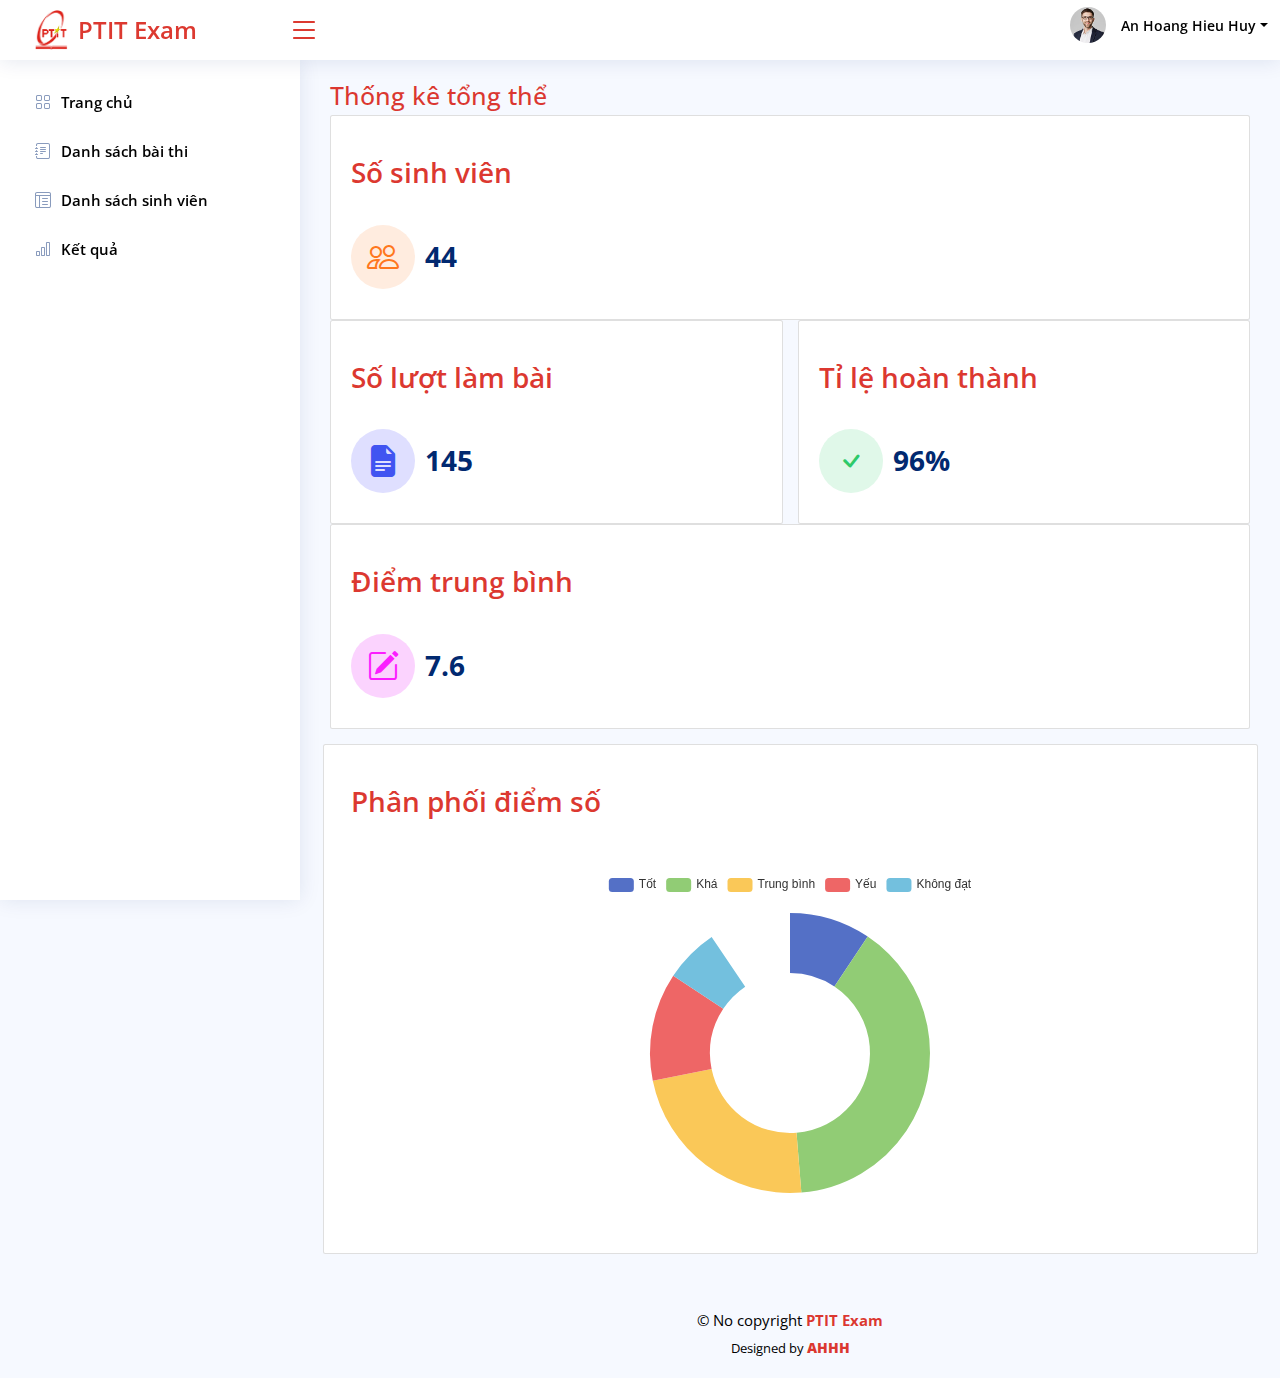
==== admin-dashboard.html @ e808e6f3 "'add admin-dashboard'" ====
<!DOCTYPE html>
<html lang="en">

<head>
    <meta charset="utf-8" />
    <meta content="width=device-width, initial-scale=1.0" name="viewport" />

    <title>PTIT Exam - Home page</title>
    <meta content="" name="description" />
    <meta content="" name="keywords" />

    <!-- Favicons -->
    <link href="assets/img/favicon.png" rel="icon" />
    <link href="assets/img/apple-touch-icon.png" rel="apple-touch-icon" />

    <!-- Google Fonts -->
    <link href="https://fonts.gstatic.com" rel="preconnect" />
    <link
        href="https://fonts.googleapis.com/css?family=Open+Sans:300,300i,400,400i,600,600i,700,700i|Nunito:300,300i,400,400i,600,600i,700,700i|Poppins:300,300i,400,400i,500,500i,600,600i,700,700i"
        rel="stylesheet" />

    <!-- Vendor CSS Files -->
    <link rel="stylesheet" href="assets/css/bootstrap.min.css" />
    <link rel="stylesheet" type="text/css" href="https://cdn.datatables.net/2.0.1/css/dataTables.dataTables.min.css" />
    <link href="assets/vendor/bootstrap-icons/bootstrap-icons.css" rel="stylesheet" />
    <link rel="stylesheet" href="assets/css/style.css" />
    <link href="assets/css/admin-dashboard.css" rel="stylesheet" />
</head>

<body>
    <header id="header" class="header fixed-top d-flex align-items-center">
        <div class="logo_ptit">
            <a href="index.html">
                <img src="assets/img/logo.png" alt="" />
                <span>PTIT Exam</span>
            </a>
            <i class="bi bi-list toggle-sidebar-btn"></i>
        </div>
        <nav class="header-nav ms-auto">
            <ul class="d-flex align-items-center">
                <li class="nav-item dropdown pe-3">
                    <a class="nav-link nav-profile d-flex align-items-center pe-0" href="#" data-bs-toggle="dropdown">
                        <img src="assets/img/profile-img.jpg" alt="Profile" class="rounded-circle" />
                        <span class="d-none d-md-block dropdown-toggle ps-2">An Hoang Hieu Huy</span>
                    </a>

                    <ul class="dropdown-menu dropdown-menu-end dropdown-menu-arrow profile">
                        <li class="dropdown-header">
                            <h>An Hoang Hieu Huy</h>
                        </li>
                        <li>
                            <hr class="dropdown-divider" />
                        </li>

                        <li>
                            <a class="dropdown-item d-flex align-items-center" href="users-profile.html">
                                <i class="bi bi-person"></i>
                                <span>My Profile</span>
                            </a>
                        </li>
                        <li>
                            <hr class="dropdown-divider" />
                        </li>

                        <li>
                            <a class="dropdown-item d-flex align-items-center" href="users-profile.html">
                                <i class="bi bi-gear"></i>
                                <span>Account Settings</span>
                            </a>
                        </li>
                        <li>
                            <hr class="dropdown-divider" />
                        </li>
                        <li>
                            <hr class="dropdown-divider" />
                        </li>

                        <li>
                            <a class="dropdown-item d-flex align-items-center" href="#">
                                <i class="bi bi-box-arrow-right"></i>
                                <span>Sign Out</span>
                            </a>
                        </li>
                    </ul>
                </li>
            </ul>
        </nav>
    </header>
    <aside id="sidebar" class="sidebar">
        <ul class="sidebar-nav" id="sidebar-nav">
            <li class="nav-item">
                <a class="nav-link" href="index.html" title="index">
                    <i class="bi bi-grid"></i>
                    <span>Trang chủ</span>
                </a>
            </li>
            <li class="nav-item">
                <a class="nav-link" href="" title="">
                    <i class="bi bi-journal-text"></i><span>Danh sách bài thi</span>
                </a>
            </li>
            <li class="nav-item">
                <a class="nav-link" href="" title="">
                    <i class="bi bi-layout-text-window-reverse"></i><span>Danh sách sinh viên</span>
                </a>
            </li>
            <li class="nav-item">
                <a class="nav-link" href="#" title="ketqua">
                    <i class="bi bi-bar-chart"></i><span>Kết quả</span>
                </a>
            </li>
        </ul>
    </aside>
    <main id="main">
        <div class="page-title" id="pageTitle">
            <h1>Thống kê tổng thể</h1>
        </div>
        <section class="sectifon">
            <div class="row">
                <div class="col-xxl-3 col-xl-12">

                    <div class="card info-card customers-card">

                        <div class="card-body">
                            <h5 class="card-title">Số sinh viên</h5>

                            <div class="d-flex align-items-center">
                                <div class="card-icon rounded-circle d-flex align-items-center justify-content-center">
                                    <i class="bi bi-people"></i>
                                </div>
                                <div class="ps-3">
                                    <h6>44</h6>
                                </div>
                            </div>

                        </div>
                    </div>

                </div>
                <div class="col-xxl-3 col-md-6">
                    <div class="card info-card sales-card">

                        <div class="card-body">
                            <h5 class="card-title">Số lượt làm bài</h5>

                            <div class="d-flex align-items-center">
                                <div class="card-icon rounded-circle d-flex align-items-center justify-content-center">
                                    <i class="bi bi-file-earmark-text-fill"></i>
                                </div>
                                <div class="ps-3">
                                    <h6>145</h6>
                                </div>
                            </div>
                        </div>

                    </div>
                </div>

                <div class="col-xxl-3 col-md-6">
                    <div class="card info-card revenue-card">

                        <div class="card-body">
                            <h5 class="card-title">Tỉ lệ hoàn thành</h5>

                            <div class="d-flex align-items-center">
                                <div class="card-icon rounded-circle d-flex align-items-center justify-content-center">
                                    <i class="bi bi-check"></i>
                                </div>
                                <div class="ps-3">
                                    <h6>96%</h6>
                                </div>
                            </div>
                        </div>

                    </div>
                </div>


                <div class="col-xxl-3 col-xl-12">

                    <div class="card info-card avg-point-card">

                        <div class="card-body">
                            <h5 class="card-title">Điểm trung bình </h5>

                            <div class="d-flex align-items-center">
                                <div class="card-icon rounded-circle d-flex align-items-center justify-content-center">
                                    <i class="bi bi-pencil-square"></i>
                                </div>
                                <div class="ps-3">
                                    <h6>7.6</h6>
                                </div>
                            </div>

                        </div>
                    </div>

                </div>
            </div>
            <div class="row">
                <div class="card">
                    <div class="card-body pb-0">
                        <h5 class="card-title">Phân phối điểm số</h5>

                        <div id="trafficChart" style="min-height: 400px;" class="echart"></div>

                        <script>
                            document.addEventListener("DOMContentLoaded", () => {
                                echarts.init(document.querySelector("#trafficChart")).setOption({
                                    tooltip: {
                                        trigger: 'item'
                                    },
                                    legend: {
                                        top: '5%',
                                        left: 'center'
                                    },
                                    series: [{
                                        name: 'Access From',
                                        type: 'pie',
                                        radius: ['40%', '70%'],
                                        avoidLabelOverlap: false,
                                        label: {
                                            show: false,
                                        },
                                        emphasis: {
                                            label: {
                                                show: false,
                                                fontSize: '18',
                                                fontWeight: 'bold'
                                            }
                                        },
                                        labelLine: {
                                            show: false
                                        },
                                        data: [{
                                            value: 15,
                                            name: 'Tốt',
                                        },
                                        {
                                            value: 63,
                                            name: 'Khá'
                                        },
                                        {
                                            value: 37,
                                            name: 'Trung bình'
                                        },
                                        {
                                            value: 20,
                                            name: 'Yếu'
                                        },
                                        {
                                            value: 10,
                                            name: 'Không đạt'
                                        }
                                        ]
                                    }]
                                });
                            });
                        </script>

                    </div>
                </div>
            </div>
        </section>
    </main>
    <footer id="footer" class="footer">
        <div class="copyright">
            &copy; No copyright <strong><span>PTIT Exam</span></strong>
        </div>
        <div class="credits">Designed by <a href="">AHHH</a></div>
    </footer>
    <script src="assets/js/bootstrap.bundle.min.js"></script>
    <script src="assets/vendor/echarts.min.js"></script>
    <script type="text/javascript" charset="utf8" src="https://code.jquery.com/jquery-3.5.1.js"></script>
    <script type="text/javascript" charset="utf8" src="https://cdn.datatables.net/2.0.1/js/dataTables.min.js"></script>
    <script src="assets/js/main.js"></script>
    <script type="module" src="assets/js/home.js"></script>
</body>

</html>
---- assets/css/style.css ----
html {
  font-size: 62.5%;
}

html ::-webkit-scrollbar {
  width: 0.6rem;
}

html ::-webkit-scrollbar-track {
  background: rgba(128, 128, 128, 0.336);
}

html ::-webkit-scrollbar-thumb {
  background: rgba(214, 20, 10, 0.8431372549);
  border-radius: 2rem;
}

body {
  font-family: "Open Sans", sans-serif;
  background: #f6f9ff;
  box-sizing: border-box;
  overflow-x: hidden;
}

a {
  color: rgba(214, 20, 10, 0.8431372549);
  text-decoration: none;
}

#main {
  margin-top: 60px;
  padding: 20px 30px;
  transition: all 0.4s;
}

@media (max-width: 1199px) {
  #main {
    padding: 20px;
  }
}

.dropdown-menu {
  left: 200%;
  border-radius: 4px;
  padding: 10px 0;
  animation-name: dropdown-animate;
  animation-duration: 0.2s;
  animation-fill-mode: both;
  border: 0;
  box-shadow: 0 5px 30px 0 rgba(82, 63, 105, 0.2);
}

.dropdown-menu .dropdown-divider {
  color: #a5c5fe;
  margin: 0;
}

.dropdown-menu .dropdown-item:hover {
  background-color: #f6f9ff;
}

@media (min-width: 768px) {
  .dropdown-menu-arrow::before {
    content: "";
    width: 13px;
    height: 13px;
    background: #fff;
    position: absolute;
    top: -7px;
    right: 20px;
    transform: rotate(45deg);
    border-top: 1px solid #eaedf1;
    border-left: 1px solid #eaedf1;
  }
}

@keyframes dropdown-animate {
  0% {
    opacity: 0;
  }

  100% {
    opacity: 1;
  }

  0% {
    opacity: 0;
  }
}

.header {
  transition: all 0.5s;
  z-index: 997;
  height: 60px;
  box-shadow: 0px 2px 20px rgba(1, 41, 112, 0.1);
  background-color: #fff;
  padding-left: 20px;
}

.header .toggle-sidebar-btn {
  font-size: 32px;
  padding-left: 10px;
  cursor: pointer;
  color: rgba(214, 20, 10, 0.8431372549);
}

.header .search-bar {
  min-width: 360px;
  padding: 0 20px;
}

@media (max-width: 1199px) {
  .header .search-bar {
    position: fixed;
    top: 50px;
    left: 0;
    right: 0;
    padding: 20px;
    box-shadow: 0px 0px 15px 0px rgba(1, 41, 112, 0.1);
    background: white;
    z-index: 9999;
    transition: 0.3s;
    visibility: hidden;
    opacity: 0;
  }

  .header .search-bar-show {
    top: 60px;
    visibility: visible;
    opacity: 1;
  }
}

.header .search-form {
  width: 100%;
}

.header .search-form input {
  border: 0;
  font-size: 14px;
  color: #012970;
  border: 1px solid rgba(1, 41, 112, 0.2);
  padding: 7px 38px 7px 8px;
  border-radius: 3px;
  transition: 0.3s;
  width: 100%;
}

.header .search-form input:focus,
.header .search-form input:hover {
  outline: none;
  box-shadow: 0 0 10px 0 rgba(1, 41, 112, 0.15);
  border: 1px solid rgba(1, 41, 112, 0.3);
}

.header .search-form button {
  border: 0;
  padding: 0;
  margin-left: -30px;
  background: none;
}

.header .search-form button i {
  color: black;
}

.header-nav ul {
  width: 240px;
  list-style: none;
}

.header-nav ul .nav-item {
  width: 100%;
}

.header-nav ul .nav-item a {
  font-size: 1.4rem;
}

.header-nav ul .nav-item a img {
  margin-right: 1rem;
}

.header-nav .nav-profile span {
  flex: 1;
  overflow: hidden;
  color: black;
  font-weight: 600;
  font-size: 1.4rem;
}

.header-nav .profile {
  width: 240px;
  padding-bottom: 0;
  top: 8px !important;
}

.header-nav .profile span {
  font-size: 1.4rem;
  font-weight: 500;
}

.header-nav .dropdown-header {
  color: black;
  font-weight: 600;
  text-align: center;
  font-size: 1.6rem;
}

.header-nav .nav-profile img {
  max-height: 36px;
}

.header-nav .profile .dropdown-item {
  font-size: 14px;
  padding: 10px 15px;
  transition: 0.3s;
}

.header-nav .profile .dropdown-item i {
  margin-right: 10px;
  font-size: 18px;
  line-height: 0;
}

.sidebar {
  position: fixed;
  top: 60px;
  left: 0;
  bottom: 0;
  width: 300px;
  z-index: 996;
  transition: all 0.3s;
  padding: 20px;
  overflow-y: auto;
  scrollbar-width: thin;
  scrollbar-color: #aab7cf transparent;
  box-shadow: 0px 0px 20px rgba(1, 41, 112, 0.1);
  background-color: #fff;
}

@media (max-width: 1199px) {
  .sidebar {
    left: -300px;
  }
}

@media (min-width: 1200px) {

  #main,
  #footer {
    margin-left: 300px;
  }
}

@media (max-width: 1199px) {
  .toggle-sidebar .sidebar {
    left: 0;
  }
}

@media (min-width: 1200px) {

  .toggle-sidebar #main,
  .toggle-sidebar #footer {
    margin-left: 0;
  }

  .toggle-sidebar .sidebar {
    left: -300px;
  }
}

.sidebar-nav {
  padding: 0;
  margin: 0;
  list-style: none;
}

.sidebar-nav li {
  padding: 0;
  margin: 0;
  list-style: none;
}

.sidebar-nav .nav-item {
  margin-bottom: 5px;
}

.sidebar-nav .nav-heading {
  font-size: 11px;
  text-transform: uppercase;
  color: #899bbd;
  font-weight: 600;
  margin: 10px 0 5px 15px;
}

.sidebar-nav .nav-link {
  display: flex;
  align-items: center;
  font-size: 15px;
  font-weight: 600;
  color: rgba(214, 20, 10, 0.8431372549);
  transition: 0.3;
  background: #f6f9ff;
  padding: 10px 15px;
  border-radius: 4px;
}

.sidebar-nav .nav-link i {
  font-size: 16px;
  margin-right: 10px;
  color: rgba(214, 20, 10, 0.8431372549);
}

.sidebar-nav .nav-link.collapsed {
  color: black;
  background: #fff;
}

.sidebar-nav .nav-link.collapsed i {
  color: #899bbd;
}

.sidebar-nav .nav-link:hover {
  color: rgba(214, 20, 10, 0.8431372549);
  background: #f6f9ff;
}

.sidebar-nav .nav-link:hover i {
  color: rgba(214, 20, 10, 0.8431372549);
}

.sidebar-nav .nav-link .bi-chevron-down {
  margin-right: 0;
  transition: transform 0.2s ease-in-out;
}

.sidebar-nav .nav-link:not(.collapsed) .bi-chevron-down {
  transform: rotate(180deg);
}

.sidebar-nav .nav-content {
  padding: 5px 0 0 0;
  margin: 0;
  list-style: none;
}

.sidebar-nav .nav-content a {
  display: flex;
  align-items: center;
  font-size: 14px;
  font-weight: 600;
  color: black;
  transition: 0.3;
  padding: 10px 0 10px 40px;
  transition: 0.3s;
}

.sidebar-nav .nav-content a i {
  font-size: 6px;
  margin-right: 8px;
  line-height: 0;
  border-radius: 50%;
}

.sidebar-nav .nav-content a:hover,
.sidebar-nav .nav-content a.active {
  color: rgba(214, 20, 10, 0.8431372549);
}

.sidebar-nav .nav-content a.active i {
  background-color: rgba(214, 20, 10, 0.8431372549);
}

.footer {
  padding: 20px 0;
  font-size: 14px;
  transition: all 0.3s;
}

.footer .copyright {
  font-size: 1.5rem;
  text-align: center;
  color: black;
}

.footer .copyright strong {
  color: rgba(214, 20, 10, 0.8431372549);
}

.footer .credits {
  padding-top: 5px;
  text-align: center;
  font-size: 13px;
  color: black;
}

.footer .credits a {
  font-size: 1.4rem;
  font-weight: 800;
}

.logo_ptit {
  display: flex;
  align-items: center;
  justify-content: center;
  width: 300px;
}

.logo_ptit a {
  display: flex;
  height: 40px;
  width: 100%;
  margin-left: 15px;
}

.logo_ptit a img {
  width: min-content;
  height: 100%;
  object-fit: contain;
  object-position: center;
}

.logo_ptit a span {
  flex: 1;
  margin-left: 10px;
  display: flex;
  align-items: center;
  color: rgba(214, 20, 10, 0.8431372549);
  text-wrap: nowrap;
  font-size: 2.4rem;
  font-weight: 600;
}

.card-body {
  padding: 3rem;
}

.card-body .card-title {
  margin: 2rem 0;
  font-size: 2.8rem;
  font-weight: 600;
  color: rgba(214, 20, 10, 0.8431372549);
}

.card-body .filter {
  margin-bottom: 1rem;
}

.card-body .filter span {
  display: inline-block;
  font-weight: 600;
  font-size: 1.4rem;
  margin-right: 1rem;
  color: black;
}

.card-body .filter select {
  font-size: 1.3rem;
  font-weight: 600;
  border: 2px solid rgba(214, 20, 10, 0.8431372549);
  border-radius: 1rem;
  padding: 0.5rem 1.4rem;
}

.card-body .filter select>* {
  font-size: 1.4rem;
  font-weight: 600;
}

.card-body .filter select:hover {
  cursor: pointer;
}
---- assets/css/admin-dashboard.css ----
label[for="dt-length-0"] {
    font-size: 1.5rem;
    font-weight: 600;
}

label[for="dt-length-0"] #dt-length-0 {
    font-size: 1.3rem;
    font-weight: 600;
    border: 2px solid rgba(214, 20, 10, 0.8431372549);
    border-radius: 1rem;
    padding: 0.5rem 1.8rem;
    margin: 0 0.6rem;
}

label[for="dt-length-0"] #dt-length-0:hover {
    cursor: pointer;
}

label[for="dt-length-0"] #dt-length-0>* {
    font-size: 1.4rem;
    font-weight: 600;
}

#pageTitle {
    color: rgba(214, 20, 10, 0.8431372549);
    font-weight: 600 !important;
}

.dt-search {
    display: flex;
    align-items: center;
}

.dt-search label[for="dt-search-0"] {
    font-size: 1.5rem;
    font-weight: 600;
}

.dt-search input {
    flex: 1;
    margin-left: 1rem !important;
    padding: 0.5rem 1.2rem !important;
    font-size: 1.6rem;
    font-weight: 600;
}

.dt-layout-row {
    margin-bottom: 1rem;
}

.dt-layout-row .dt-start,
.dt-layout-row .dt-end {
    font-weight: 500;
    font-size: 1.4rem;
}

.dt-layout-row .dt-end .dt-paging button {
    font-size: 1.4rem;
    font-weight: 500;
    padding: 0.4rem 1.6rem;
    border-radius: 0.8rem;
    outline: none !important;
    color: black !important;
}

.dt-layout-row .dt-end .dt-paging button:hover {
    cursor: pointer;
    color: inherit !important;
    background: rgba(106, 98, 98, 0.108) !important;
}

.dt-layout-row .dt-end .dt-paging button.current:hover,
.dt-layout-row .dt-end .dt-paging button.disabled:hover {
    cursor: pointer;
    color: inherit !important;
}

.dataTable {
    width: 100% !important;
    font-size: 1.4rem;
    font-weight: 600;
}

.dataTable thead {
    color: white;
    background-color: rgba(214, 20, 10, 0.8431372549);
}

.dataTable thead th {
    padding: 2rem;
}

.dataTable td {
    padding: 2rem !important;
}

.dataTable tr:hover {
    background-color: rgba(106, 98, 98, 0.108);
    cursor: pointer;
}

/* Info Cards */
.info-card {
    padding-bottom: 10px;
}

.info-card h6 {
    font-size: 28px;
    color: #012970;
    font-weight: 700;
    margin: 0;
    padding: 0;
}

.card-icon {
    font-size: 32px;
    line-height: 0;
    width: 64px;
    height: 64px;
    flex-shrink: 0;
    flex-grow: 0;
}

.sales-card .card-icon {
    color: #4154f1;
    background: #dfdfff;
}

.revenue-card .card-icon {
    color: #2eca6a;
    background: #e0f8e9;
}

.customers-card .card-icon {
    color: #ff771d;
    background: #ffecdf;
}

.avg-point-card .card-icon {
    color: #fb1dff;
    background-color: #fbd3fe;
}

.card-title {
    padding: 20px 0 15px 0;
    font-size: 18px;
    font-weight: 500;
    color: #012970;
    /* font-family: "Poppins", sans-serif; */
}

.card-title span {
    color: #899bbd;
    font-size: 14px;
    font-weight: 400;
}

.card-body {
    padding: 0 20px 20px 20px;
}

.card-img-overlay {
    background-color: rgba(255, 255, 255, 0.6);
}

.row {
    margin-bottom: 15px;
}
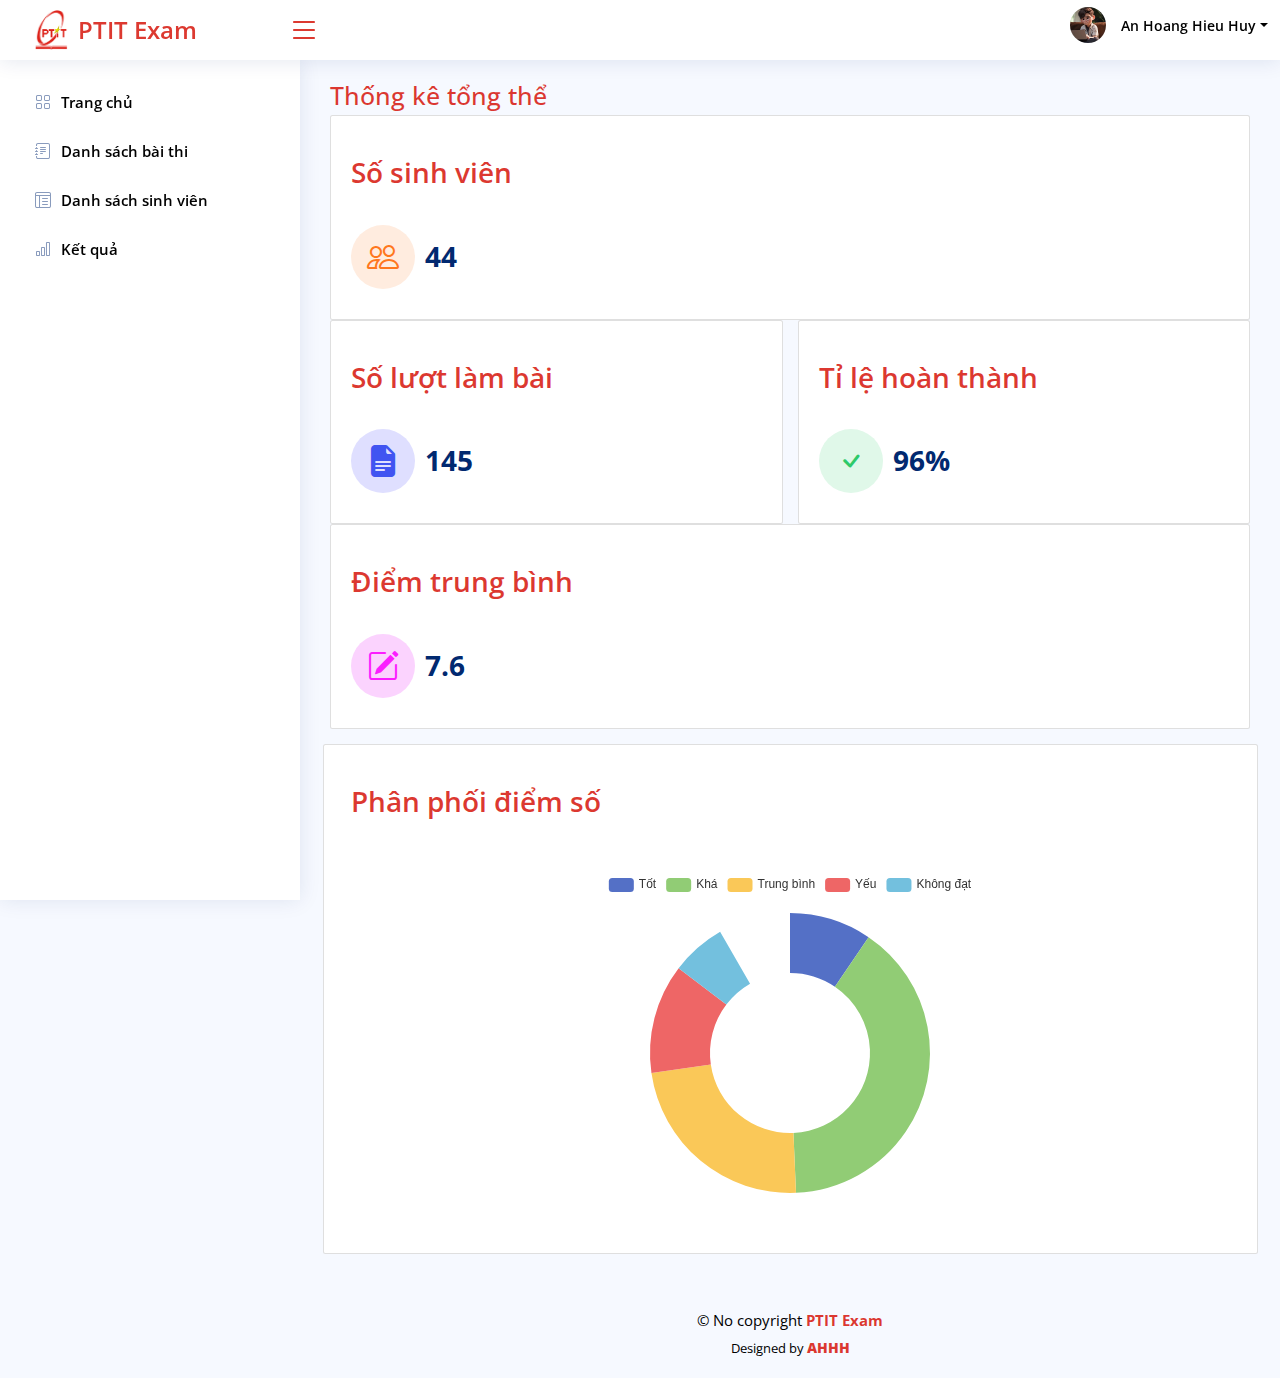
==== commit f596d20f: "Login and Register User with  IndexedDB" ====
--- a/admin-dashboard.html
+++ b/admin-dashboard.html
@@ -1,280 +1,347 @@
 <!DOCTYPE html>
 <html lang="en">
-
-<head>
+  <head>
     <meta charset="utf-8" />
-    <meta content="width=device-width, initial-scale=1.0" name="viewport" />
+    <meta
+      content="width=device-width, initial-scale=1.0"
+      name="viewport" />
 
     <title>PTIT Exam - Home page</title>
-    <meta content="" name="description" />
-    <meta content="" name="keywords" />
+    <meta
+      content=""
+      name="description" />
+    <meta
+      content=""
+      name="keywords" />
 
     <!-- Favicons -->
-    <link href="assets/img/favicon.png" rel="icon" />
-    <link href="assets/img/apple-touch-icon.png" rel="apple-touch-icon" />
+    <link
+      href="assets/img/favicon.png"
+      rel="icon" />
+    <link
+      href="assets/img/apple-touch-icon.png"
+      rel="apple-touch-icon" />
 
     <!-- Google Fonts -->
-    <link href="https://fonts.gstatic.com" rel="preconnect" />
-    <link
-        href="https://fonts.googleapis.com/css?family=Open+Sans:300,300i,400,400i,600,600i,700,700i|Nunito:300,300i,400,400i,600,600i,700,700i|Poppins:300,300i,400,400i,500,500i,600,600i,700,700i"
-        rel="stylesheet" />
+    <link
+      href="https://fonts.gstatic.com"
+      rel="preconnect" />
+    <link
+      href="https://fonts.googleapis.com/css?family=Open+Sans:300,300i,400,400i,600,600i,700,700i|Nunito:300,300i,400,400i,600,600i,700,700i|Poppins:300,300i,400,400i,500,500i,600,600i,700,700i"
+      rel="stylesheet" />
 
     <!-- Vendor CSS Files -->
-    <link rel="stylesheet" href="assets/css/bootstrap.min.css" />
-    <link rel="stylesheet" type="text/css" href="https://cdn.datatables.net/2.0.1/css/dataTables.dataTables.min.css" />
-    <link href="assets/vendor/bootstrap-icons/bootstrap-icons.css" rel="stylesheet" />
-    <link rel="stylesheet" href="assets/css/style.css" />
-    <link href="assets/css/admin-dashboard.css" rel="stylesheet" />
-</head>
-
-<body>
-    <header id="header" class="header fixed-top d-flex align-items-center">
-        <div class="logo_ptit">
-            <a href="index.html">
-                <img src="assets/img/logo.png" alt="" />
-                <span>PTIT Exam</span>
+    <link
+      rel="stylesheet"
+      href="assets/css/bootstrap.min.css" />
+    <link
+      rel="stylesheet"
+      type="text/css"
+      href="https://cdn.datatables.net/2.0.1/css/dataTables.dataTables.min.css" />
+    <link
+      href="assets/vendor/bootstrap-icons/bootstrap-icons.css"
+      rel="stylesheet" />
+    <link
+      rel="stylesheet"
+      href="assets/css/style.css" />
+    <link
+      href="assets/css/admin-dashboard.css"
+      rel="stylesheet" />
+  </head>
+
+  <body>
+    <header
+      id="header"
+      class="header fixed-top d-flex align-items-center">
+      <div class="logo_ptit">
+        <a href="index.html">
+          <img
+            src="assets/img/logo.png"
+            alt="" />
+          <span>PTIT Exam</span>
+        </a>
+        <i class="bi bi-list toggle-sidebar-btn"></i>
+      </div>
+      <nav class="header-nav ms-auto">
+        <ul class="d-flex align-items-center">
+          <li class="nav-item dropdown pe-3">
+            <a
+              class="nav-link nav-profile d-flex align-items-center pe-0"
+              href="#"
+              data-bs-toggle="dropdown">
+              <img
+                src="assets/img/profile-img.jpg"
+                alt="Profile"
+                class="rounded-circle" />
+              <span class="d-none d-md-block dropdown-toggle ps-2"
+                >An Hoang Hieu Huy</span
+              >
             </a>
-            <i class="bi bi-list toggle-sidebar-btn"></i>
-        </div>
-        <nav class="header-nav ms-auto">
-            <ul class="d-flex align-items-center">
-                <li class="nav-item dropdown pe-3">
-                    <a class="nav-link nav-profile d-flex align-items-center pe-0" href="#" data-bs-toggle="dropdown">
-                        <img src="assets/img/profile-img.jpg" alt="Profile" class="rounded-circle" />
-                        <span class="d-none d-md-block dropdown-toggle ps-2">An Hoang Hieu Huy</span>
-                    </a>
-
-                    <ul class="dropdown-menu dropdown-menu-end dropdown-menu-arrow profile">
-                        <li class="dropdown-header">
-                            <h>An Hoang Hieu Huy</h>
-                        </li>
-                        <li>
-                            <hr class="dropdown-divider" />
-                        </li>
-
-                        <li>
-                            <a class="dropdown-item d-flex align-items-center" href="users-profile.html">
-                                <i class="bi bi-person"></i>
-                                <span>My Profile</span>
-                            </a>
-                        </li>
-                        <li>
-                            <hr class="dropdown-divider" />
-                        </li>
-
-                        <li>
-                            <a class="dropdown-item d-flex align-items-center" href="users-profile.html">
-                                <i class="bi bi-gear"></i>
-                                <span>Account Settings</span>
-                            </a>
-                        </li>
-                        <li>
-                            <hr class="dropdown-divider" />
-                        </li>
-                        <li>
-                            <hr class="dropdown-divider" />
-                        </li>
-
-                        <li>
-                            <a class="dropdown-item d-flex align-items-center" href="#">
-                                <i class="bi bi-box-arrow-right"></i>
-                                <span>Sign Out</span>
-                            </a>
-                        </li>
-                    </ul>
-                </li>
+
+            <ul
+              class="dropdown-menu dropdown-menu-end dropdown-menu-arrow profile">
+              <li class="dropdown-header">
+                <h>An Hoang Hieu Huy</h>
+              </li>
+              <li>
+                <hr class="dropdown-divider" />
+              </li>
+
+              <li>
+                <a
+                  class="dropdown-item d-flex align-items-center"
+                  href="users-profile.html">
+                  <i class="bi bi-person"></i>
+                  <span>My Profile</span>
+                </a>
+              </li>
+              <li>
+                <hr class="dropdown-divider" />
+              </li>
+
+              <li>
+                <a
+                  class="dropdown-item d-flex align-items-center"
+                  href="users-profile.html">
+                  <i class="bi bi-gear"></i>
+                  <span>Account Settings</span>
+                </a>
+              </li>
+              <li>
+                <hr class="dropdown-divider" />
+              </li>
+              <li>
+                <hr class="dropdown-divider" />
+              </li>
+
+              <li>
+                <a
+                  class="dropdown-item d-flex align-items-center"
+                  href="#">
+                  <i class="bi bi-box-arrow-right"></i>
+                  <span>Sign Out</span>
+                </a>
+              </li>
             </ul>
-        </nav>
+          </li>
+        </ul>
+      </nav>
     </header>
-    <aside id="sidebar" class="sidebar">
-        <ul class="sidebar-nav" id="sidebar-nav">
-            <li class="nav-item">
-                <a class="nav-link" href="index.html" title="index">
-                    <i class="bi bi-grid"></i>
-                    <span>Trang chủ</span>
-                </a>
-            </li>
-            <li class="nav-item">
-                <a class="nav-link" href="" title="">
-                    <i class="bi bi-journal-text"></i><span>Danh sách bài thi</span>
-                </a>
-            </li>
-            <li class="nav-item">
-                <a class="nav-link" href="" title="">
-                    <i class="bi bi-layout-text-window-reverse"></i><span>Danh sách sinh viên</span>
-                </a>
-            </li>
-            <li class="nav-item">
-                <a class="nav-link" href="#" title="ketqua">
-                    <i class="bi bi-bar-chart"></i><span>Kết quả</span>
-                </a>
-            </li>
-        </ul>
+    <aside
+      id="sidebar"
+      class="sidebar">
+      <ul
+        class="sidebar-nav"
+        id="sidebar-nav">
+        <li class="nav-item">
+          <a
+            class="nav-link"
+            href="index.html"
+            title="index">
+            <i class="bi bi-grid"></i>
+            <span>Trang chủ</span>
+          </a>
+        </li>
+        <li class="nav-item">
+          <a
+            class="nav-link"
+            href=""
+            title="">
+            <i class="bi bi-journal-text"></i><span>Danh sách bài thi</span>
+          </a>
+        </li>
+        <li class="nav-item">
+          <a
+            class="nav-link"
+            href=""
+            title="">
+            <i class="bi bi-layout-text-window-reverse"></i
+            ><span>Danh sách sinh viên</span>
+          </a>
+        </li>
+        <li class="nav-item">
+          <a
+            class="nav-link"
+            href="#"
+            title="ketqua">
+            <i class="bi bi-bar-chart"></i><span>Kết quả</span>
+          </a>
+        </li>
+      </ul>
     </aside>
     <main id="main">
-        <div class="page-title" id="pageTitle">
-            <h1>Thống kê tổng thể</h1>
+      <div
+        class="page-title"
+        id="pageTitle">
+        <h1>Thống kê tổng thể</h1>
+      </div>
+      <section class="sectifon">
+        <div class="row">
+          <div class="col-xxl-3 col-xl-12">
+            <div class="card info-card customers-card">
+              <div class="card-body">
+                <h5 class="card-title">Số sinh viên</h5>
+
+                <div class="d-flex align-items-center">
+                  <div
+                    class="card-icon rounded-circle d-flex align-items-center justify-content-center">
+                    <i class="bi bi-people"></i>
+                  </div>
+                  <div class="ps-3">
+                    <h6>44</h6>
+                  </div>
+                </div>
+              </div>
+            </div>
+          </div>
+          <div class="col-xxl-3 col-md-6">
+            <div class="card info-card sales-card">
+              <div class="card-body">
+                <h5 class="card-title">Số lượt làm bài</h5>
+
+                <div class="d-flex align-items-center">
+                  <div
+                    class="card-icon rounded-circle d-flex align-items-center justify-content-center">
+                    <i class="bi bi-file-earmark-text-fill"></i>
+                  </div>
+                  <div class="ps-3">
+                    <h6>145</h6>
+                  </div>
+                </div>
+              </div>
+            </div>
+          </div>
+
+          <div class="col-xxl-3 col-md-6">
+            <div class="card info-card revenue-card">
+              <div class="card-body">
+                <h5 class="card-title">Tỉ lệ hoàn thành</h5>
+
+                <div class="d-flex align-items-center">
+                  <div
+                    class="card-icon rounded-circle d-flex align-items-center justify-content-center">
+                    <i class="bi bi-check"></i>
+                  </div>
+                  <div class="ps-3">
+                    <h6>96%</h6>
+                  </div>
+                </div>
+              </div>
+            </div>
+          </div>
+
+          <div class="col-xxl-3 col-xl-12">
+            <div class="card info-card avg-point-card">
+              <div class="card-body">
+                <h5 class="card-title">Điểm trung bình</h5>
+
+                <div class="d-flex align-items-center">
+                  <div
+                    class="card-icon rounded-circle d-flex align-items-center justify-content-center">
+                    <i class="bi bi-pencil-square"></i>
+                  </div>
+                  <div class="ps-3">
+                    <h6>7.6</h6>
+                  </div>
+                </div>
+              </div>
+            </div>
+          </div>
         </div>
-        <section class="sectifon">
-            <div class="row">
-                <div class="col-xxl-3 col-xl-12">
-
-                    <div class="card info-card customers-card">
-
-                        <div class="card-body">
-                            <h5 class="card-title">Số sinh viên</h5>
-
-                            <div class="d-flex align-items-center">
-                                <div class="card-icon rounded-circle d-flex align-items-center justify-content-center">
-                                    <i class="bi bi-people"></i>
-                                </div>
-                                <div class="ps-3">
-                                    <h6>44</h6>
-                                </div>
-                            </div>
-
-                        </div>
-                    </div>
-
-                </div>
-                <div class="col-xxl-3 col-md-6">
-                    <div class="card info-card sales-card">
-
-                        <div class="card-body">
-                            <h5 class="card-title">Số lượt làm bài</h5>
-
-                            <div class="d-flex align-items-center">
-                                <div class="card-icon rounded-circle d-flex align-items-center justify-content-center">
-                                    <i class="bi bi-file-earmark-text-fill"></i>
-                                </div>
-                                <div class="ps-3">
-                                    <h6>145</h6>
-                                </div>
-                            </div>
-                        </div>
-
-                    </div>
-                </div>
-
-                <div class="col-xxl-3 col-md-6">
-                    <div class="card info-card revenue-card">
-
-                        <div class="card-body">
-                            <h5 class="card-title">Tỉ lệ hoàn thành</h5>
-
-                            <div class="d-flex align-items-center">
-                                <div class="card-icon rounded-circle d-flex align-items-center justify-content-center">
-                                    <i class="bi bi-check"></i>
-                                </div>
-                                <div class="ps-3">
-                                    <h6>96%</h6>
-                                </div>
-                            </div>
-                        </div>
-
-                    </div>
-                </div>
-
-
-                <div class="col-xxl-3 col-xl-12">
-
-                    <div class="card info-card avg-point-card">
-
-                        <div class="card-body">
-                            <h5 class="card-title">Điểm trung bình </h5>
-
-                            <div class="d-flex align-items-center">
-                                <div class="card-icon rounded-circle d-flex align-items-center justify-content-center">
-                                    <i class="bi bi-pencil-square"></i>
-                                </div>
-                                <div class="ps-3">
-                                    <h6>7.6</h6>
-                                </div>
-                            </div>
-
-                        </div>
-                    </div>
-
-                </div>
-            </div>
-            <div class="row">
-                <div class="card">
-                    <div class="card-body pb-0">
-                        <h5 class="card-title">Phân phối điểm số</h5>
-
-                        <div id="trafficChart" style="min-height: 400px;" class="echart"></div>
-
-                        <script>
-                            document.addEventListener("DOMContentLoaded", () => {
-                                echarts.init(document.querySelector("#trafficChart")).setOption({
-                                    tooltip: {
-                                        trigger: 'item'
-                                    },
-                                    legend: {
-                                        top: '5%',
-                                        left: 'center'
-                                    },
-                                    series: [{
-                                        name: 'Access From',
-                                        type: 'pie',
-                                        radius: ['40%', '70%'],
-                                        avoidLabelOverlap: false,
-                                        label: {
-                                            show: false,
-                                        },
-                                        emphasis: {
-                                            label: {
-                                                show: false,
-                                                fontSize: '18',
-                                                fontWeight: 'bold'
-                                            }
-                                        },
-                                        labelLine: {
-                                            show: false
-                                        },
-                                        data: [{
-                                            value: 15,
-                                            name: 'Tốt',
-                                        },
-                                        {
-                                            value: 63,
-                                            name: 'Khá'
-                                        },
-                                        {
-                                            value: 37,
-                                            name: 'Trung bình'
-                                        },
-                                        {
-                                            value: 20,
-                                            name: 'Yếu'
-                                        },
-                                        {
-                                            value: 10,
-                                            name: 'Không đạt'
-                                        }
-                                        ]
-                                    }]
-                                });
-                            });
-                        </script>
-
-                    </div>
-                </div>
-            </div>
-        </section>
+        <div class="row">
+          <div class="card">
+            <div class="card-body pb-0">
+              <h5 class="card-title">Phân phối điểm số</h5>
+
+              <div
+                id="trafficChart"
+                style="min-height: 400px"
+                class="echart"></div>
+
+              <script>
+                document.addEventListener("DOMContentLoaded", () => {
+                  echarts
+                    .init(document.querySelector("#trafficChart"))
+                    .setOption({
+                      tooltip: {
+                        trigger: "item",
+                      },
+                      legend: {
+                        top: "5%",
+                        left: "center",
+                      },
+                      series: [
+                        {
+                          name: "Access From",
+                          type: "pie",
+                          radius: ["40%", "70%"],
+                          avoidLabelOverlap: false,
+                          label: {
+                            show: false,
+                          },
+                          emphasis: {
+                            label: {
+                              show: false,
+                              fontSize: "18",
+                              fontWeight: "bold",
+                            },
+                          },
+                          labelLine: {
+                            show: false,
+                          },
+                          data: [
+                            {
+                              value: 15,
+                              name: "Tốt",
+                            },
+                            {
+                              value: 63,
+                              name: "Khá",
+                            },
+                            {
+                              value: 37,
+                              name: "Trung bình",
+                            },
+                            {
+                              value: 20,
+                              name: "Yếu",
+                            },
+                            {
+                              value: 10,
+                              name: "Không đạt",
+                            },
+                          ],
+                        },
+                      ],
+                    });
+                });
+              </script>
+            </div>
+          </div>
+        </div>
+      </section>
     </main>
-    <footer id="footer" class="footer">
-        <div class="copyright">
-            &copy; No copyright <strong><span>PTIT Exam</span></strong>
-        </div>
-        <div class="credits">Designed by <a href="">AHHH</a></div>
+    <footer
+      id="footer"
+      class="footer">
+      <div class="copyright">
+        &copy; No copyright <strong><span>PTIT Exam</span></strong>
+      </div>
+      <div class="credits">Designed by <a href="">AHHH</a></div>
     </footer>
     <script src="assets/js/bootstrap.bundle.min.js"></script>
-    <script src="assets/vendor/echarts.min.js"></script>
-    <script type="text/javascript" charset="utf8" src="https://code.jquery.com/jquery-3.5.1.js"></script>
-    <script type="text/javascript" charset="utf8" src="https://cdn.datatables.net/2.0.1/js/dataTables.min.js"></script>
+    <script src="assets/js/echarts.min.js"></script>
+    <script
+      type="text/javascript"
+      charset="utf8"
+      src="https://code.jquery.com/jquery-3.5.1.js"></script>
+    <script
+      type="text/javascript"
+      charset="utf8"
+      src="https://cdn.datatables.net/2.0.1/js/dataTables.min.js"></script>
     <script src="assets/js/main.js"></script>
-    <script type="module" src="assets/js/home.js"></script>
-</body>
-
-</html>+    <script
+      type="module"
+      src="assets/js/home.js"></script>
+  </body>
+</html>
--- a/assets/css/style.css
+++ b/assets/css/style.css
@@ -246,7 +246,6 @@
 }
 
 @media (min-width: 1200px) {
-
   #main,
   #footer {
     margin-left: 300px;
@@ -260,7 +259,6 @@
 }
 
 @media (min-width: 1200px) {
-
   .toggle-sidebar #main,
   .toggle-sidebar #footer {
     margin-left: 0;
@@ -464,11 +462,17 @@
   padding: 0.5rem 1.4rem;
 }
 
-.card-body .filter select>* {
+.card-body .filter select > * {
   font-size: 1.4rem;
   font-weight: 600;
 }
 
 .card-body .filter select:hover {
   cursor: pointer;
-}+}
+
+.name_user {
+  display: flex !important;
+  align-items: center;
+  justify-content: space-around;
+}
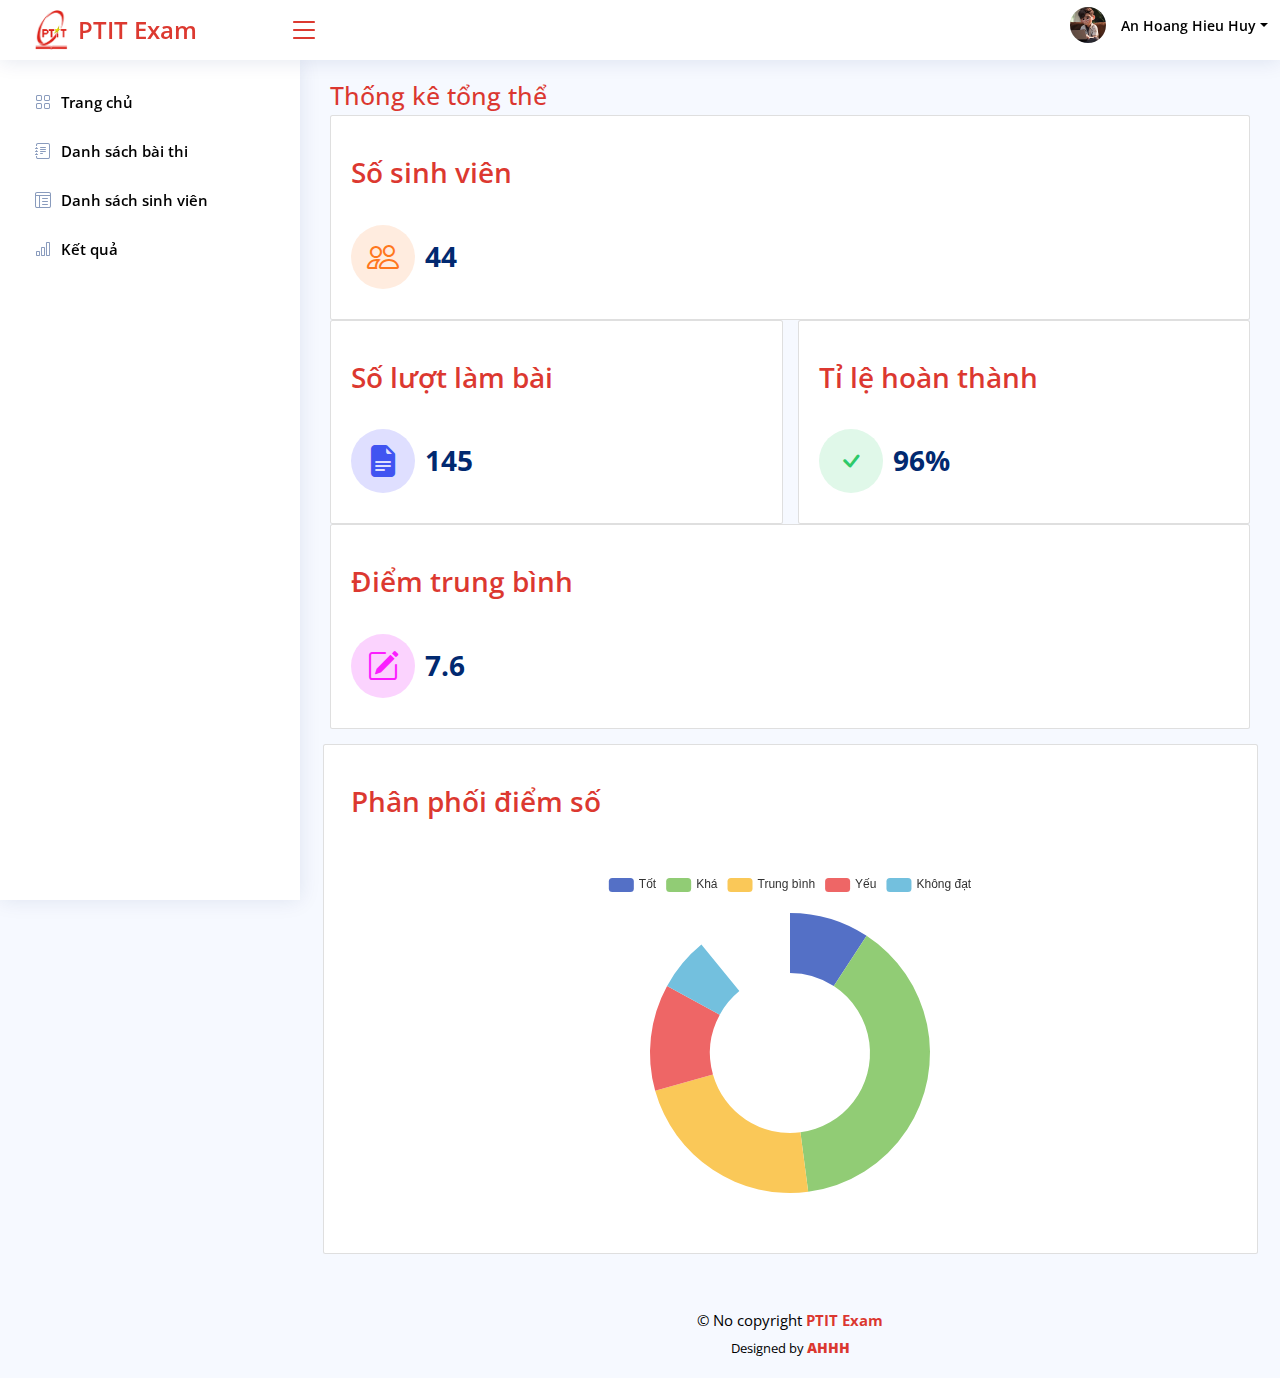
==== commit a3d11f74: "'add exam-statistic'" ====
--- a/admin-dashboard.html
+++ b/admin-dashboard.html
@@ -1,347 +1,271 @@
 <!DOCTYPE html>
 <html lang="en">
-  <head>
-    <meta charset="utf-8" />
-    <meta
-      content="width=device-width, initial-scale=1.0"
-      name="viewport" />
-
-    <title>PTIT Exam - Home page</title>
-    <meta
-      content=""
-      name="description" />
-    <meta
-      content=""
-      name="keywords" />
-
-    <!-- Favicons -->
-    <link
-      href="assets/img/favicon.png"
-      rel="icon" />
-    <link
-      href="assets/img/apple-touch-icon.png"
-      rel="apple-touch-icon" />
-
-    <!-- Google Fonts -->
-    <link
-      href="https://fonts.gstatic.com"
-      rel="preconnect" />
-    <link
-      href="https://fonts.googleapis.com/css?family=Open+Sans:300,300i,400,400i,600,600i,700,700i|Nunito:300,300i,400,400i,600,600i,700,700i|Poppins:300,300i,400,400i,500,500i,600,600i,700,700i"
-      rel="stylesheet" />
-
-    <!-- Vendor CSS Files -->
-    <link
-      rel="stylesheet"
-      href="assets/css/bootstrap.min.css" />
-    <link
-      rel="stylesheet"
-      type="text/css"
-      href="https://cdn.datatables.net/2.0.1/css/dataTables.dataTables.min.css" />
-    <link
-      href="assets/vendor/bootstrap-icons/bootstrap-icons.css"
-      rel="stylesheet" />
-    <link
-      rel="stylesheet"
-      href="assets/css/style.css" />
-    <link
-      href="assets/css/admin-dashboard.css"
-      rel="stylesheet" />
-  </head>
-
-  <body>
-    <header
-      id="header"
-      class="header fixed-top d-flex align-items-center">
-      <div class="logo_ptit">
-        <a href="index.html">
-          <img
-            src="assets/img/logo.png"
-            alt="" />
-          <span>PTIT Exam</span>
-        </a>
-        <i class="bi bi-list toggle-sidebar-btn"></i>
-      </div>
-      <nav class="header-nav ms-auto">
-        <ul class="d-flex align-items-center">
-          <li class="nav-item dropdown pe-3">
-            <a
-              class="nav-link nav-profile d-flex align-items-center pe-0"
-              href="#"
-              data-bs-toggle="dropdown">
-              <img
-                src="assets/img/profile-img.jpg"
-                alt="Profile"
-                class="rounded-circle" />
-              <span class="d-none d-md-block dropdown-toggle ps-2"
-                >An Hoang Hieu Huy</span
-              >
-            </a>
-
-            <ul
-              class="dropdown-menu dropdown-menu-end dropdown-menu-arrow profile">
-              <li class="dropdown-header">
-                <h>An Hoang Hieu Huy</h>
-              </li>
-              <li>
-                <hr class="dropdown-divider" />
-              </li>
-
-              <li>
-                <a
-                  class="dropdown-item d-flex align-items-center"
-                  href="users-profile.html">
-                  <i class="bi bi-person"></i>
-                  <span>My Profile</span>
-                </a>
-              </li>
-              <li>
-                <hr class="dropdown-divider" />
-              </li>
-
-              <li>
-                <a
-                  class="dropdown-item d-flex align-items-center"
-                  href="users-profile.html">
-                  <i class="bi bi-gear"></i>
-                  <span>Account Settings</span>
-                </a>
-              </li>
-              <li>
-                <hr class="dropdown-divider" />
-              </li>
-              <li>
-                <hr class="dropdown-divider" />
-              </li>
-
-              <li>
-                <a
-                  class="dropdown-item d-flex align-items-center"
-                  href="#">
-                  <i class="bi bi-box-arrow-right"></i>
-                  <span>Sign Out</span>
-                </a>
-              </li>
-            </ul>
-          </li>
-        </ul>
-      </nav>
-    </header>
-    <aside
-      id="sidebar"
-      class="sidebar">
-      <ul
-        class="sidebar-nav"
-        id="sidebar-nav">
-        <li class="nav-item">
-          <a
-            class="nav-link"
-            href="index.html"
-            title="index">
-            <i class="bi bi-grid"></i>
-            <span>Trang chủ</span>
+
+<head>
+  <meta charset="utf-8" />
+  <meta content="width=device-width, initial-scale=1.0" name="viewport" />
+
+  <title>PTIT Exam - Home page</title>
+  <meta content="" name="description" />
+  <meta content="" name="keywords" />
+
+  <!-- Favicons -->
+  <link href="assets/img/favicon.png" rel="icon" />
+  <link href="assets/img/apple-touch-icon.png" rel="apple-touch-icon" />
+
+  <!-- Google Fonts -->
+  <link href="https://fonts.gstatic.com" rel="preconnect" />
+  <link
+    href="https://fonts.googleapis.com/css?family=Open+Sans:300,300i,400,400i,600,600i,700,700i|Nunito:300,300i,400,400i,600,600i,700,700i|Poppins:300,300i,400,400i,500,500i,600,600i,700,700i"
+    rel="stylesheet" />
+
+  <!-- Vendor CSS Files -->
+  <link rel="stylesheet" href="assets/css/bootstrap.min.css" />
+  <link rel="stylesheet" type="text/css" href="https://cdn.datatables.net/2.0.1/css/dataTables.dataTables.min.css" />
+  <link href="assets/vendor/bootstrap-icons/bootstrap-icons.css" rel="stylesheet" />
+  <link rel="stylesheet" href="assets/css/style.css" />
+  <link href="assets/css/admin-dashboard.css" rel="stylesheet" />
+</head>
+
+<body>
+  <header id="header" class="header fixed-top d-flex align-items-center">
+    <div class="logo_ptit">
+      <a href="index.html">
+        <img src="assets/img/logo.png" alt="" />
+        <span>PTIT Exam</span>
+      </a>
+      <i class="bi bi-list toggle-sidebar-btn"></i>
+    </div>
+    <nav class="header-nav ms-auto">
+      <ul class="d-flex align-items-center">
+        <li class="nav-item dropdown pe-3">
+          <a class="nav-link nav-profile d-flex align-items-center pe-0" href="#" data-bs-toggle="dropdown">
+            <img src="assets/img/profile-img.jpg" alt="Profile" class="rounded-circle" />
+            <span class="d-none d-md-block dropdown-toggle ps-2">An Hoang Hieu Huy</span>
           </a>
-        </li>
-        <li class="nav-item">
-          <a
-            class="nav-link"
-            href=""
-            title="">
-            <i class="bi bi-journal-text"></i><span>Danh sách bài thi</span>
-          </a>
-        </li>
-        <li class="nav-item">
-          <a
-            class="nav-link"
-            href=""
-            title="">
-            <i class="bi bi-layout-text-window-reverse"></i
-            ><span>Danh sách sinh viên</span>
-          </a>
-        </li>
-        <li class="nav-item">
-          <a
-            class="nav-link"
-            href="#"
-            title="ketqua">
-            <i class="bi bi-bar-chart"></i><span>Kết quả</span>
-          </a>
+
+          <ul class="dropdown-menu dropdown-menu-end dropdown-menu-arrow profile">
+            <li class="dropdown-header">
+              <h>An Hoang Hieu Huy</h>
+            </li>
+            <li>
+              <hr class="dropdown-divider" />
+            </li>
+
+            <li>
+              <a class="dropdown-item d-flex align-items-center" href="users-profile.html">
+                <i class="bi bi-person"></i>
+                <span>My Profile</span>
+              </a>
+            </li>
+            <li>
+              <hr class="dropdown-divider" />
+            </li>
+
+            <li>
+              <a class="dropdown-item d-flex align-items-center" href="users-profile.html">
+                <i class="bi bi-gear"></i>
+                <span>Account Settings</span>
+              </a>
+            </li>
+            <li>
+              <hr class="dropdown-divider" />
+            </li>
+            <li>
+              <hr class="dropdown-divider" />
+            </li>
+
+            <li>
+              <a class="dropdown-item d-flex align-items-center" href="#">
+                <i class="bi bi-box-arrow-right"></i>
+                <span>Sign Out</span>
+              </a>
+            </li>
+          </ul>
         </li>
       </ul>
-    </aside>
-    <main id="main">
-      <div
-        class="page-title"
-        id="pageTitle">
-        <h1>Thống kê tổng thể</h1>
+    </nav>
+  </header>
+  <aside id="sidebar" class="sidebar">
+    <ul class="sidebar-nav" id="sidebar-nav">
+      <li class="nav-item">
+        <a class="nav-link" href="index.html" title="index">
+          <i class="bi bi-grid"></i>
+          <span>Trang chủ</span>
+        </a>
+      </li>
+      <li class="nav-item">
+        <a class="nav-link" href="" title="">
+          <i class="bi bi-journal-text"></i><span>Danh sách bài thi</span>
+        </a>
+      </li>
+      <li class="nav-item">
+        <a class="nav-link" href="" title="">
+          <i class="bi bi-layout-text-window-reverse"></i><span>Danh sách sinh viên</span>
+        </a>
+      </li>
+      <li class="nav-item">
+        <a class="nav-link" href="#" title="ketqua">
+          <i class="bi bi-bar-chart"></i><span>Kết quả</span>
+        </a>
+      </li>
+    </ul>
+  </aside>
+  <main id="main">
+    <div class="page-title" id="pageTitle">
+      <h1>Thống kê tổng thể</h1>
+    </div>
+    <section class="sectifon">
+      <div class="row">
+        <div class="col-xxl-3 col-xl-12">
+          <div class="card info-card customers-card">
+            <div class="card-body">
+              <h5 class="card-title">Số sinh viên</h5>
+
+              <div class="d-flex align-items-center">
+                <div class="card-icon rounded-circle d-flex align-items-center justify-content-center">
+                  <i class="bi bi-people"></i>
+                </div>
+                <div class="ps-3">
+                  <h6>44</h6>
+                </div>
+              </div>
+            </div>
+          </div>
+        </div>
+        <div class="col-xxl-3 col-md-6">
+          <div class="card info-card sales-card">
+            <div class="card-body">
+              <h5 class="card-title">Số lượt làm bài</h5>
+
+              <div class="d-flex align-items-center">
+                <div class="card-icon rounded-circle d-flex align-items-center justify-content-center">
+                  <i class="bi bi-file-earmark-text-fill"></i>
+                </div>
+                <div class="ps-3">
+                  <h6>145</h6>
+                </div>
+              </div>
+            </div>
+          </div>
+        </div>
+
+        <div class="col-xxl-3 col-md-6">
+          <div class="card info-card revenue-card">
+            <div class="card-body">
+              <h5 class="card-title">Tỉ lệ hoàn thành</h5>
+
+              <div class="d-flex align-items-center">
+                <div class="card-icon rounded-circle d-flex align-items-center justify-content-center">
+                  <i class="bi bi-check"></i>
+                </div>
+                <div class="ps-3">
+                  <h6>96%</h6>
+                </div>
+              </div>
+            </div>
+          </div>
+        </div>
+
+        <div class="col-xxl-3 col-xl-12">
+          <div class="card info-card avg-point-card">
+            <div class="card-body">
+              <h5 class="card-title">Điểm trung bình</h5>
+
+              <div class="d-flex align-items-center">
+                <div class="card-icon rounded-circle d-flex align-items-center justify-content-center">
+                  <i class="bi bi-pencil-square"></i>
+                </div>
+                <div class="ps-3">
+                  <h6>7.6</h6>
+                </div>
+              </div>
+            </div>
+          </div>
+        </div>
       </div>
-      <section class="sectifon">
-        <div class="row">
-          <div class="col-xxl-3 col-xl-12">
-            <div class="card info-card customers-card">
-              <div class="card-body">
-                <h5 class="card-title">Số sinh viên</h5>
-
-                <div class="d-flex align-items-center">
-                  <div
-                    class="card-icon rounded-circle d-flex align-items-center justify-content-center">
-                    <i class="bi bi-people"></i>
-                  </div>
-                  <div class="ps-3">
-                    <h6>44</h6>
-                  </div>
-                </div>
-              </div>
-            </div>
-          </div>
-          <div class="col-xxl-3 col-md-6">
-            <div class="card info-card sales-card">
-              <div class="card-body">
-                <h5 class="card-title">Số lượt làm bài</h5>
-
-                <div class="d-flex align-items-center">
-                  <div
-                    class="card-icon rounded-circle d-flex align-items-center justify-content-center">
-                    <i class="bi bi-file-earmark-text-fill"></i>
-                  </div>
-                  <div class="ps-3">
-                    <h6>145</h6>
-                  </div>
-                </div>
-              </div>
-            </div>
-          </div>
-
-          <div class="col-xxl-3 col-md-6">
-            <div class="card info-card revenue-card">
-              <div class="card-body">
-                <h5 class="card-title">Tỉ lệ hoàn thành</h5>
-
-                <div class="d-flex align-items-center">
-                  <div
-                    class="card-icon rounded-circle d-flex align-items-center justify-content-center">
-                    <i class="bi bi-check"></i>
-                  </div>
-                  <div class="ps-3">
-                    <h6>96%</h6>
-                  </div>
-                </div>
-              </div>
-            </div>
-          </div>
-
-          <div class="col-xxl-3 col-xl-12">
-            <div class="card info-card avg-point-card">
-              <div class="card-body">
-                <h5 class="card-title">Điểm trung bình</h5>
-
-                <div class="d-flex align-items-center">
-                  <div
-                    class="card-icon rounded-circle d-flex align-items-center justify-content-center">
-                    <i class="bi bi-pencil-square"></i>
-                  </div>
-                  <div class="ps-3">
-                    <h6>7.6</h6>
-                  </div>
-                </div>
-              </div>
-            </div>
-          </div>
-        </div>
-        <div class="row">
-          <div class="card">
-            <div class="card-body pb-0">
-              <h5 class="card-title">Phân phối điểm số</h5>
-
-              <div
-                id="trafficChart"
-                style="min-height: 400px"
-                class="echart"></div>
-
-              <script>
-                document.addEventListener("DOMContentLoaded", () => {
-                  echarts
-                    .init(document.querySelector("#trafficChart"))
-                    .setOption({
-                      tooltip: {
-                        trigger: "item",
-                      },
-                      legend: {
-                        top: "5%",
-                        left: "center",
-                      },
-                      series: [
-                        {
-                          name: "Access From",
-                          type: "pie",
-                          radius: ["40%", "70%"],
-                          avoidLabelOverlap: false,
+      <div class="row">
+        <div class="card">
+          <div class="card-body pb-0">
+            <h5 class="card-title">Phân phối điểm số</h5>
+
+            <div id="trafficChart" style="min-height: 400px" class="echart"></div>
+
+            <script>
+              document.addEventListener("DOMContentLoaded", () => {
+                echarts
+                  .init(document.querySelector("#trafficChart"))
+                  .setOption({
+                    tooltip: {
+                      trigger: "item",
+                    },
+                    legend: {
+                      top: "5%",
+                      left: "center",
+                    },
+                    series: [
+                      {
+                        name: "Access From",
+                        type: "pie",
+                        radius: ["40%", "70%"],
+                        avoidLabelOverlap: false,
+                        label: {
+                          show: false,
+                        },
+                        emphasis: {
                           label: {
                             show: false,
-                          },
-                          emphasis: {
-                            label: {
-                              show: false,
-                              fontSize: "18",
-                              fontWeight: "bold",
-                            },
-                          },
-                          labelLine: {
-                            show: false,
-                          },
-                          data: [
-                            {
-                              value: 15,
-                              name: "Tốt",
-                            },
-                            {
-                              value: 63,
-                              name: "Khá",
-                            },
-                            {
-                              value: 37,
-                              name: "Trung bình",
-                            },
-                            {
-                              value: 20,
-                              name: "Yếu",
-                            },
-                            {
-                              value: 10,
-                              name: "Không đạt",
-                            },
-                          ],
+                            fontSize: "18",
+                            fontWeight: "bold",
+                          },
                         },
-                      ],
-                    });
-                });
-              </script>
-            </div>
-          </div>
-        </div>
-      </section>
-    </main>
-    <footer
-      id="footer"
-      class="footer">
-      <div class="copyright">
-        &copy; No copyright <strong><span>PTIT Exam</span></strong>
+                        labelLine: {
+                          show: false,
+                        },
+                        data: [
+                          {
+                            value: 15,
+                            name: "Tốt",
+                          },
+                          {
+                            value: 63,
+                            name: "Khá",
+                          },
+                          {
+                            value: 37,
+                            name: "Trung bình",
+                          },
+                          {
+                            value: 20,
+                            name: "Yếu",
+                          },
+                          {
+                            value: 10,
+                            name: "Không đạt",
+                          },
+                        ],
+                      },
+                    ],
+                  });
+              });
+            </script>
+          </div>
+        </div>
       </div>
-      <div class="credits">Designed by <a href="">AHHH</a></div>
-    </footer>
-    <script src="assets/js/bootstrap.bundle.min.js"></script>
-    <script src="assets/js/echarts.min.js"></script>
-    <script
-      type="text/javascript"
-      charset="utf8"
-      src="https://code.jquery.com/jquery-3.5.1.js"></script>
-    <script
-      type="text/javascript"
-      charset="utf8"
-      src="https://cdn.datatables.net/2.0.1/js/dataTables.min.js"></script>
-    <script src="assets/js/main.js"></script>
-    <script
-      type="module"
-      src="assets/js/home.js"></script>
-  </body>
-</html>
+    </section>
+  </main>
+  <footer id="footer" class="footer">
+    <div class="copyright">
+      &copy; No copyright <strong><span>PTIT Exam</span></strong>
+    </div>
+    <div class="credits">Designed by <a href="">AHHH</a></div>
+  </footer>
+  <script src="assets/js/bootstrap.bundle.min.js"></script>
+  <script src="assets/js/echarts.min.js"></script>
+  <script type="text/javascript" charset="utf8" src="https://code.jquery.com/jquery-3.5.1.js"></script>
+  <script type="text/javascript" charset="utf8" src="https://cdn.datatables.net/2.0.1/js/dataTables.min.js"></script>
+  <script src="assets/js/main.js"></script>
+  <script type="module" src="assets/js/home.js"></script>
+</body>
+
+</html>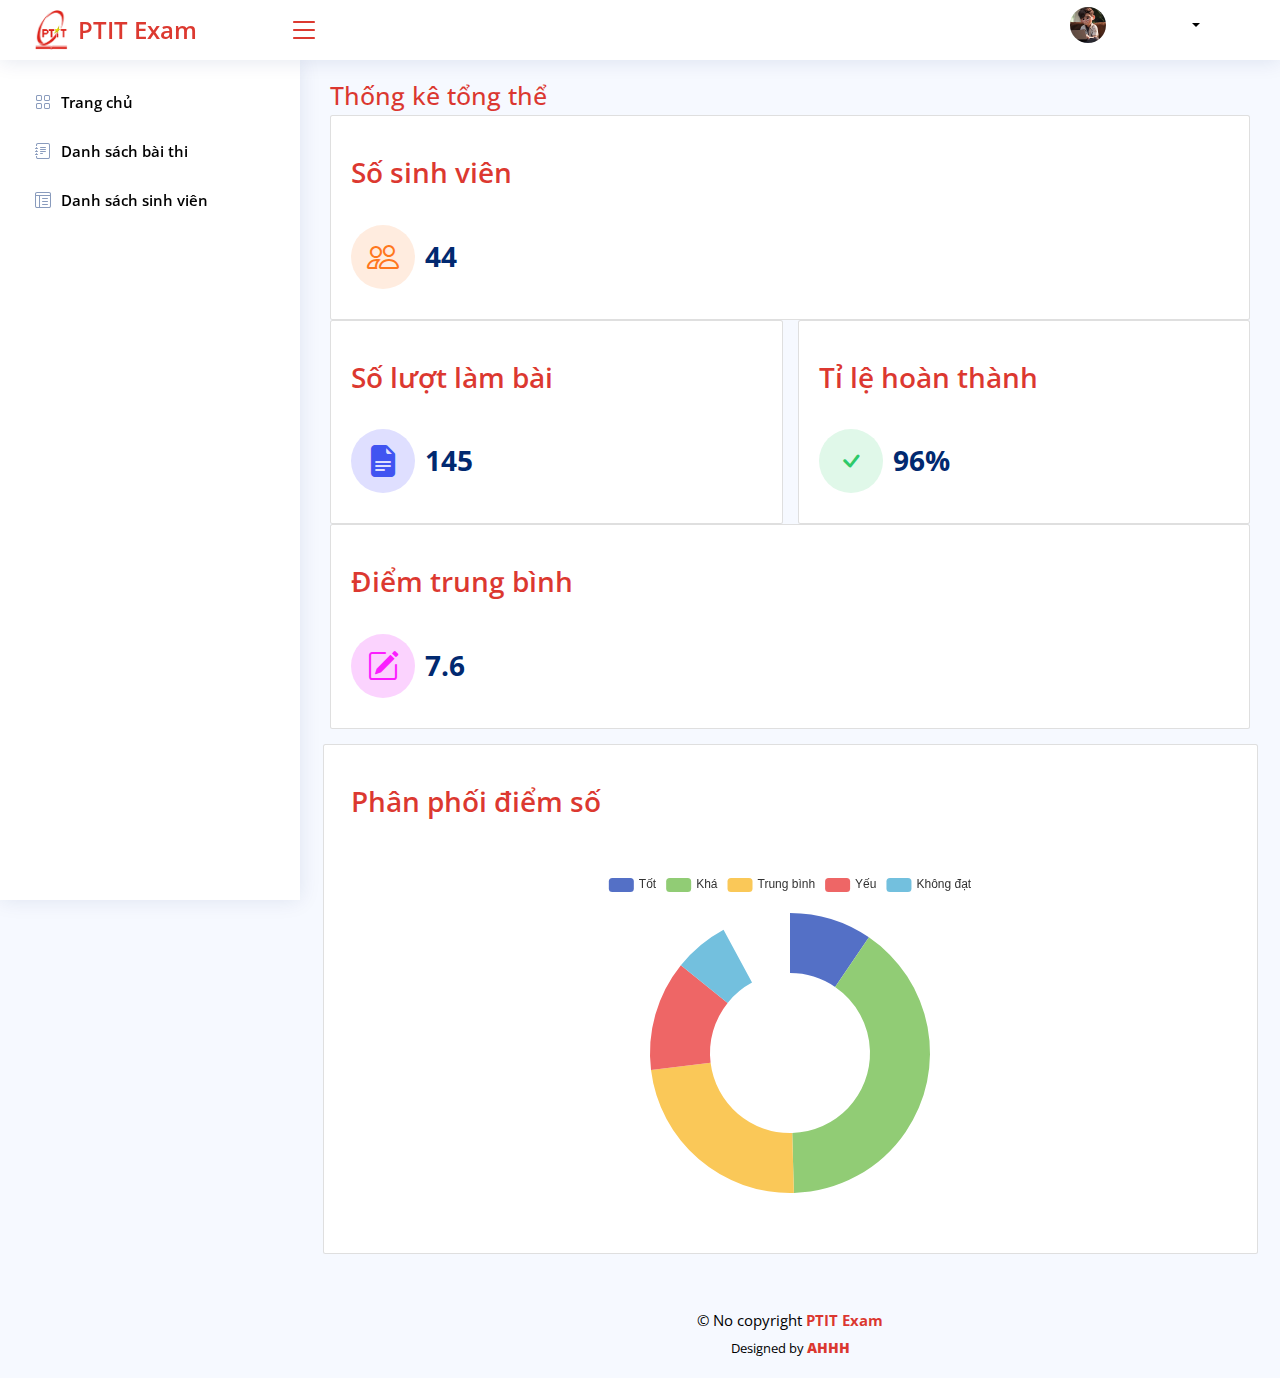
==== commit 9ee81691: "Update link and deploy" ====
--- a/admin-dashboard.html
+++ b/admin-dashboard.html
@@ -1,271 +1,338 @@
 <!DOCTYPE html>
 <html lang="en">
-
-<head>
-  <meta charset="utf-8" />
-  <meta content="width=device-width, initial-scale=1.0" name="viewport" />
-
-  <title>PTIT Exam - Home page</title>
-  <meta content="" name="description" />
-  <meta content="" name="keywords" />
-
-  <!-- Favicons -->
-  <link href="assets/img/favicon.png" rel="icon" />
-  <link href="assets/img/apple-touch-icon.png" rel="apple-touch-icon" />
-
-  <!-- Google Fonts -->
-  <link href="https://fonts.gstatic.com" rel="preconnect" />
-  <link
-    href="https://fonts.googleapis.com/css?family=Open+Sans:300,300i,400,400i,600,600i,700,700i|Nunito:300,300i,400,400i,600,600i,700,700i|Poppins:300,300i,400,400i,500,500i,600,600i,700,700i"
-    rel="stylesheet" />
-
-  <!-- Vendor CSS Files -->
-  <link rel="stylesheet" href="assets/css/bootstrap.min.css" />
-  <link rel="stylesheet" type="text/css" href="https://cdn.datatables.net/2.0.1/css/dataTables.dataTables.min.css" />
-  <link href="assets/vendor/bootstrap-icons/bootstrap-icons.css" rel="stylesheet" />
-  <link rel="stylesheet" href="assets/css/style.css" />
-  <link href="assets/css/admin-dashboard.css" rel="stylesheet" />
-</head>
-
-<body>
-  <header id="header" class="header fixed-top d-flex align-items-center">
-    <div class="logo_ptit">
-      <a href="index.html">
-        <img src="assets/img/logo.png" alt="" />
-        <span>PTIT Exam</span>
-      </a>
-      <i class="bi bi-list toggle-sidebar-btn"></i>
-    </div>
-    <nav class="header-nav ms-auto">
-      <ul class="d-flex align-items-center">
-        <li class="nav-item dropdown pe-3">
-          <a class="nav-link nav-profile d-flex align-items-center pe-0" href="#" data-bs-toggle="dropdown">
-            <img src="assets/img/profile-img.jpg" alt="Profile" class="rounded-circle" />
-            <span class="d-none d-md-block dropdown-toggle ps-2">An Hoang Hieu Huy</span>
+  <head>
+    <meta charset="utf-8" />
+    <meta
+      content="width=device-width, initial-scale=1.0"
+      name="viewport" />
+
+    <title>PTIT Exam - Home page</title>
+    <meta
+      content=""
+      name="description" />
+    <meta
+      content=""
+      name="keywords" />
+
+    <!-- Favicons -->
+    <link
+      href="assets/img/favicon.png"
+      rel="icon" />
+    <link
+      href="assets/img/apple-touch-icon.png"
+      rel="apple-touch-icon" />
+
+    <!-- Google Fonts -->
+    <link
+      href="https://fonts.gstatic.com"
+      rel="preconnect" />
+    <link
+      href="https://fonts.googleapis.com/css?family=Open+Sans:300,300i,400,400i,600,600i,700,700i|Nunito:300,300i,400,400i,600,600i,700,700i|Poppins:300,300i,400,400i,500,500i,600,600i,700,700i"
+      rel="stylesheet" />
+
+    <!-- Vendor CSS Files -->
+    <link
+      rel="stylesheet"
+      href="assets/css/bootstrap.min.css" />
+    <link
+      rel="stylesheet"
+      type="text/css"
+      href="https://cdn.datatables.net/2.0.1/css/dataTables.dataTables.min.css" />
+    <link
+      href="assets/vendor/bootstrap-icons/bootstrap-icons.css"
+      rel="stylesheet" />
+    <link
+      rel="stylesheet"
+      href="assets/css/style.css" />
+    <link
+      href="assets/css/admin-dashboard.css"
+      rel="stylesheet" />
+  </head>
+
+  <body>
+    <header
+      id="header"
+      class="header fixed-top d-flex align-items-center">
+      <div class="logo_ptit">
+        <a href="admin-dashboard.html">
+          <img
+            src="assets/img/logo.png"
+            alt="" />
+          <span>PTIT Exam</span>
+        </a>
+        <i class="bi bi-list toggle-sidebar-btn"></i>
+      </div>
+      <nav class="header-nav ms-auto">
+        <ul class="d-flex align-items-center">
+          <li class="nav-item dropdown pe-3">
+            <a
+              class="nav-link nav-profile d-flex align-items-center pe-0"
+              href="#"
+              data-bs-toggle="dropdown">
+              <img
+                src="assets/img/profile-img.jpg"
+                alt="Profile"
+                class="rounded-circle" />
+              <span
+                class="d-none d-md-block dropdown-toggle ps-2 name_user"></span>
+            </a>
+
+            <ul
+              class="dropdown-menu dropdown-menu-end dropdown-menu-arrow profile">
+              <li class="dropdown-header profile">
+                <h></h>
+              </li>
+              <li>
+                <hr class="dropdown-divider" />
+              </li>
+
+              <li>
+                <a
+                  class="dropdown-item d-flex align-items-center"
+                  href="users-profile.html">
+                  <i class="bi bi-person"></i>
+                  <span>My Profile</span>
+                </a>
+              </li>
+              <li>
+                <hr class="dropdown-divider" />
+              </li>
+
+              <li>
+                <a
+                  class="dropdown-item d-flex align-items-center"
+                  href="users-profile.html">
+                  <i class="bi bi-gear"></i>
+                  <span>Account Settings</span>
+                </a>
+              </li>
+              <li>
+                <hr class="dropdown-divider" />
+              </li>
+              <li>
+                <hr class="dropdown-divider" />
+              </li>
+
+              <li class="button_signout">
+                <a
+                  class="dropdown-item d-flex align-items-center"
+                  href="#">
+                  <i class="bi bi-box-arrow-right"></i>
+                  <span>Sign Out</span>
+                </a>
+              </li>
+            </ul>
+          </li>
+        </ul>
+      </nav>
+    </header>
+    <aside
+      id="sidebar"
+      class="sidebar">
+      <ul
+        class="sidebar-nav"
+        id="sidebar-nav">
+        <li class="nav-item">
+          <a
+            class="nav-link"
+            href="admin-dashboard.html"
+            title="index">
+            <i class="bi bi-grid"></i>
+            <span>Trang chủ</span>
           </a>
-
-          <ul class="dropdown-menu dropdown-menu-end dropdown-menu-arrow profile">
-            <li class="dropdown-header">
-              <h>An Hoang Hieu Huy</h>
-            </li>
-            <li>
-              <hr class="dropdown-divider" />
-            </li>
-
-            <li>
-              <a class="dropdown-item d-flex align-items-center" href="users-profile.html">
-                <i class="bi bi-person"></i>
-                <span>My Profile</span>
-              </a>
-            </li>
-            <li>
-              <hr class="dropdown-divider" />
-            </li>
-
-            <li>
-              <a class="dropdown-item d-flex align-items-center" href="users-profile.html">
-                <i class="bi bi-gear"></i>
-                <span>Account Settings</span>
-              </a>
-            </li>
-            <li>
-              <hr class="dropdown-divider" />
-            </li>
-            <li>
-              <hr class="dropdown-divider" />
-            </li>
-
-            <li>
-              <a class="dropdown-item d-flex align-items-center" href="#">
-                <i class="bi bi-box-arrow-right"></i>
-                <span>Sign Out</span>
-              </a>
-            </li>
-          </ul>
+        </li>
+        <li class="nav-item">
+          <a
+            class="nav-link"
+            href="admin-examlist.html"
+            title="">
+            <i class="bi bi-journal-text"></i><span>Danh sách bài thi</span>
+          </a>
+        </li>
+        <li class="nav-item">
+          <a
+            class="nav-link"
+            href="admin-studentlist.html"
+            title="">
+            <i class="bi bi-layout-text-window-reverse"></i
+            ><span>Danh sách sinh viên</span>
+          </a>
         </li>
       </ul>
-    </nav>
-  </header>
-  <aside id="sidebar" class="sidebar">
-    <ul class="sidebar-nav" id="sidebar-nav">
-      <li class="nav-item">
-        <a class="nav-link" href="index.html" title="index">
-          <i class="bi bi-grid"></i>
-          <span>Trang chủ</span>
-        </a>
-      </li>
-      <li class="nav-item">
-        <a class="nav-link" href="" title="">
-          <i class="bi bi-journal-text"></i><span>Danh sách bài thi</span>
-        </a>
-      </li>
-      <li class="nav-item">
-        <a class="nav-link" href="" title="">
-          <i class="bi bi-layout-text-window-reverse"></i><span>Danh sách sinh viên</span>
-        </a>
-      </li>
-      <li class="nav-item">
-        <a class="nav-link" href="#" title="ketqua">
-          <i class="bi bi-bar-chart"></i><span>Kết quả</span>
-        </a>
-      </li>
-    </ul>
-  </aside>
-  <main id="main">
-    <div class="page-title" id="pageTitle">
-      <h1>Thống kê tổng thể</h1>
-    </div>
-    <section class="sectifon">
-      <div class="row">
-        <div class="col-xxl-3 col-xl-12">
-          <div class="card info-card customers-card">
-            <div class="card-body">
-              <h5 class="card-title">Số sinh viên</h5>
-
-              <div class="d-flex align-items-center">
-                <div class="card-icon rounded-circle d-flex align-items-center justify-content-center">
-                  <i class="bi bi-people"></i>
-                </div>
-                <div class="ps-3">
-                  <h6>44</h6>
+    </aside>
+    <main id="main">
+      <div
+        class="page-title"
+        id="pageTitle">
+        <h1>Thống kê tổng thể</h1>
+      </div>
+      <section class="sectifon">
+        <div class="row">
+          <div class="col-xxl-3 col-xl-12">
+            <div class="card info-card customers-card">
+              <div class="card-body">
+                <h5 class="card-title">Số sinh viên</h5>
+
+                <div class="d-flex align-items-center">
+                  <div
+                    class="card-icon rounded-circle d-flex align-items-center justify-content-center">
+                    <i class="bi bi-people"></i>
+                  </div>
+                  <div class="ps-3">
+                    <h6>44</h6>
+                  </div>
                 </div>
               </div>
             </div>
           </div>
-        </div>
-        <div class="col-xxl-3 col-md-6">
-          <div class="card info-card sales-card">
-            <div class="card-body">
-              <h5 class="card-title">Số lượt làm bài</h5>
-
-              <div class="d-flex align-items-center">
-                <div class="card-icon rounded-circle d-flex align-items-center justify-content-center">
-                  <i class="bi bi-file-earmark-text-fill"></i>
-                </div>
-                <div class="ps-3">
-                  <h6>145</h6>
+          <div class="col-xxl-3 col-md-6">
+            <div class="card info-card sales-card">
+              <div class="card-body">
+                <h5 class="card-title">Số lượt làm bài</h5>
+
+                <div class="d-flex align-items-center">
+                  <div
+                    class="card-icon rounded-circle d-flex align-items-center justify-content-center">
+                    <i class="bi bi-file-earmark-text-fill"></i>
+                  </div>
+                  <div class="ps-3">
+                    <h6>145</h6>
+                  </div>
                 </div>
               </div>
             </div>
           </div>
-        </div>
-
-        <div class="col-xxl-3 col-md-6">
-          <div class="card info-card revenue-card">
-            <div class="card-body">
-              <h5 class="card-title">Tỉ lệ hoàn thành</h5>
-
-              <div class="d-flex align-items-center">
-                <div class="card-icon rounded-circle d-flex align-items-center justify-content-center">
-                  <i class="bi bi-check"></i>
-                </div>
-                <div class="ps-3">
-                  <h6>96%</h6>
+
+          <div class="col-xxl-3 col-md-6">
+            <div class="card info-card revenue-card">
+              <div class="card-body">
+                <h5 class="card-title">Tỉ lệ hoàn thành</h5>
+
+                <div class="d-flex align-items-center">
+                  <div
+                    class="card-icon rounded-circle d-flex align-items-center justify-content-center">
+                    <i class="bi bi-check"></i>
+                  </div>
+                  <div class="ps-3">
+                    <h6>96%</h6>
+                  </div>
                 </div>
               </div>
             </div>
           </div>
-        </div>
-
-        <div class="col-xxl-3 col-xl-12">
-          <div class="card info-card avg-point-card">
-            <div class="card-body">
-              <h5 class="card-title">Điểm trung bình</h5>
-
-              <div class="d-flex align-items-center">
-                <div class="card-icon rounded-circle d-flex align-items-center justify-content-center">
-                  <i class="bi bi-pencil-square"></i>
-                </div>
-                <div class="ps-3">
-                  <h6>7.6</h6>
+
+          <div class="col-xxl-3 col-xl-12">
+            <div class="card info-card avg-point-card">
+              <div class="card-body">
+                <h5 class="card-title">Điểm trung bình</h5>
+
+                <div class="d-flex align-items-center">
+                  <div
+                    class="card-icon rounded-circle d-flex align-items-center justify-content-center">
+                    <i class="bi bi-pencil-square"></i>
+                  </div>
+                  <div class="ps-3">
+                    <h6>7.6</h6>
+                  </div>
                 </div>
               </div>
             </div>
           </div>
         </div>
-      </div>
-      <div class="row">
-        <div class="card">
-          <div class="card-body pb-0">
-            <h5 class="card-title">Phân phối điểm số</h5>
-
-            <div id="trafficChart" style="min-height: 400px" class="echart"></div>
-
-            <script>
-              document.addEventListener("DOMContentLoaded", () => {
-                echarts
-                  .init(document.querySelector("#trafficChart"))
-                  .setOption({
-                    tooltip: {
-                      trigger: "item",
-                    },
-                    legend: {
-                      top: "5%",
-                      left: "center",
-                    },
-                    series: [
-                      {
-                        name: "Access From",
-                        type: "pie",
-                        radius: ["40%", "70%"],
-                        avoidLabelOverlap: false,
-                        label: {
-                          show: false,
-                        },
-                        emphasis: {
+        <div class="row">
+          <div class="card">
+            <div class="card-body pb-0">
+              <h5 class="card-title">Phân phối điểm số</h5>
+
+              <div
+                id="trafficChart"
+                style="min-height: 400px"
+                class="echart"></div>
+
+              <script>
+                document.addEventListener("DOMContentLoaded", () => {
+                  echarts
+                    .init(document.querySelector("#trafficChart"))
+                    .setOption({
+                      tooltip: {
+                        trigger: "item",
+                      },
+                      legend: {
+                        top: "5%",
+                        left: "center",
+                      },
+                      series: [
+                        {
+                          name: "Access From",
+                          type: "pie",
+                          radius: ["40%", "70%"],
+                          avoidLabelOverlap: false,
                           label: {
                             show: false,
-                            fontSize: "18",
-                            fontWeight: "bold",
                           },
+                          emphasis: {
+                            label: {
+                              show: false,
+                              fontSize: "18",
+                              fontWeight: "bold",
+                            },
+                          },
+                          labelLine: {
+                            show: false,
+                          },
+                          data: [
+                            {
+                              value: 15,
+                              name: "Tốt",
+                            },
+                            {
+                              value: 63,
+                              name: "Khá",
+                            },
+                            {
+                              value: 37,
+                              name: "Trung bình",
+                            },
+                            {
+                              value: 20,
+                              name: "Yếu",
+                            },
+                            {
+                              value: 10,
+                              name: "Không đạt",
+                            },
+                          ],
                         },
-                        labelLine: {
-                          show: false,
-                        },
-                        data: [
-                          {
-                            value: 15,
-                            name: "Tốt",
-                          },
-                          {
-                            value: 63,
-                            name: "Khá",
-                          },
-                          {
-                            value: 37,
-                            name: "Trung bình",
-                          },
-                          {
-                            value: 20,
-                            name: "Yếu",
-                          },
-                          {
-                            value: 10,
-                            name: "Không đạt",
-                          },
-                        ],
-                      },
-                    ],
-                  });
-              });
-            </script>
+                      ],
+                    });
+                });
+              </script>
+            </div>
           </div>
         </div>
+      </section>
+    </main>
+    <footer
+      id="footer"
+      class="footer">
+      <div class="copyright">
+        &copy; No copyright <strong><span>PTIT Exam</span></strong>
       </div>
-    </section>
-  </main>
-  <footer id="footer" class="footer">
-    <div class="copyright">
-      &copy; No copyright <strong><span>PTIT Exam</span></strong>
-    </div>
-    <div class="credits">Designed by <a href="">AHHH</a></div>
-  </footer>
-  <script src="assets/js/bootstrap.bundle.min.js"></script>
-  <script src="assets/js/echarts.min.js"></script>
-  <script type="text/javascript" charset="utf8" src="https://code.jquery.com/jquery-3.5.1.js"></script>
-  <script type="text/javascript" charset="utf8" src="https://cdn.datatables.net/2.0.1/js/dataTables.min.js"></script>
-  <script src="assets/js/main.js"></script>
-  <script type="module" src="assets/js/home.js"></script>
-</body>
-
-</html>+      <div class="credits">Designed by <a href="">AHHH</a></div>
+    </footer>
+    <script src="assets/js/bootstrap.bundle.min.js"></script>
+    <script src="assets/js/echarts.min.js"></script>
+    <script
+      type="text/javascript"
+      charset="utf8"
+      src="https://code.jquery.com/jquery-3.5.1.js"></script>
+    <script
+      type="text/javascript"
+      charset="utf8"
+      src="https://cdn.datatables.net/2.0.1/js/dataTables.min.js"></script>
+    <script src="assets/js/main.js"></script>
+    <script
+      type="module"
+      src="assets/js/home.js"></script>
+  </body>
+</html>
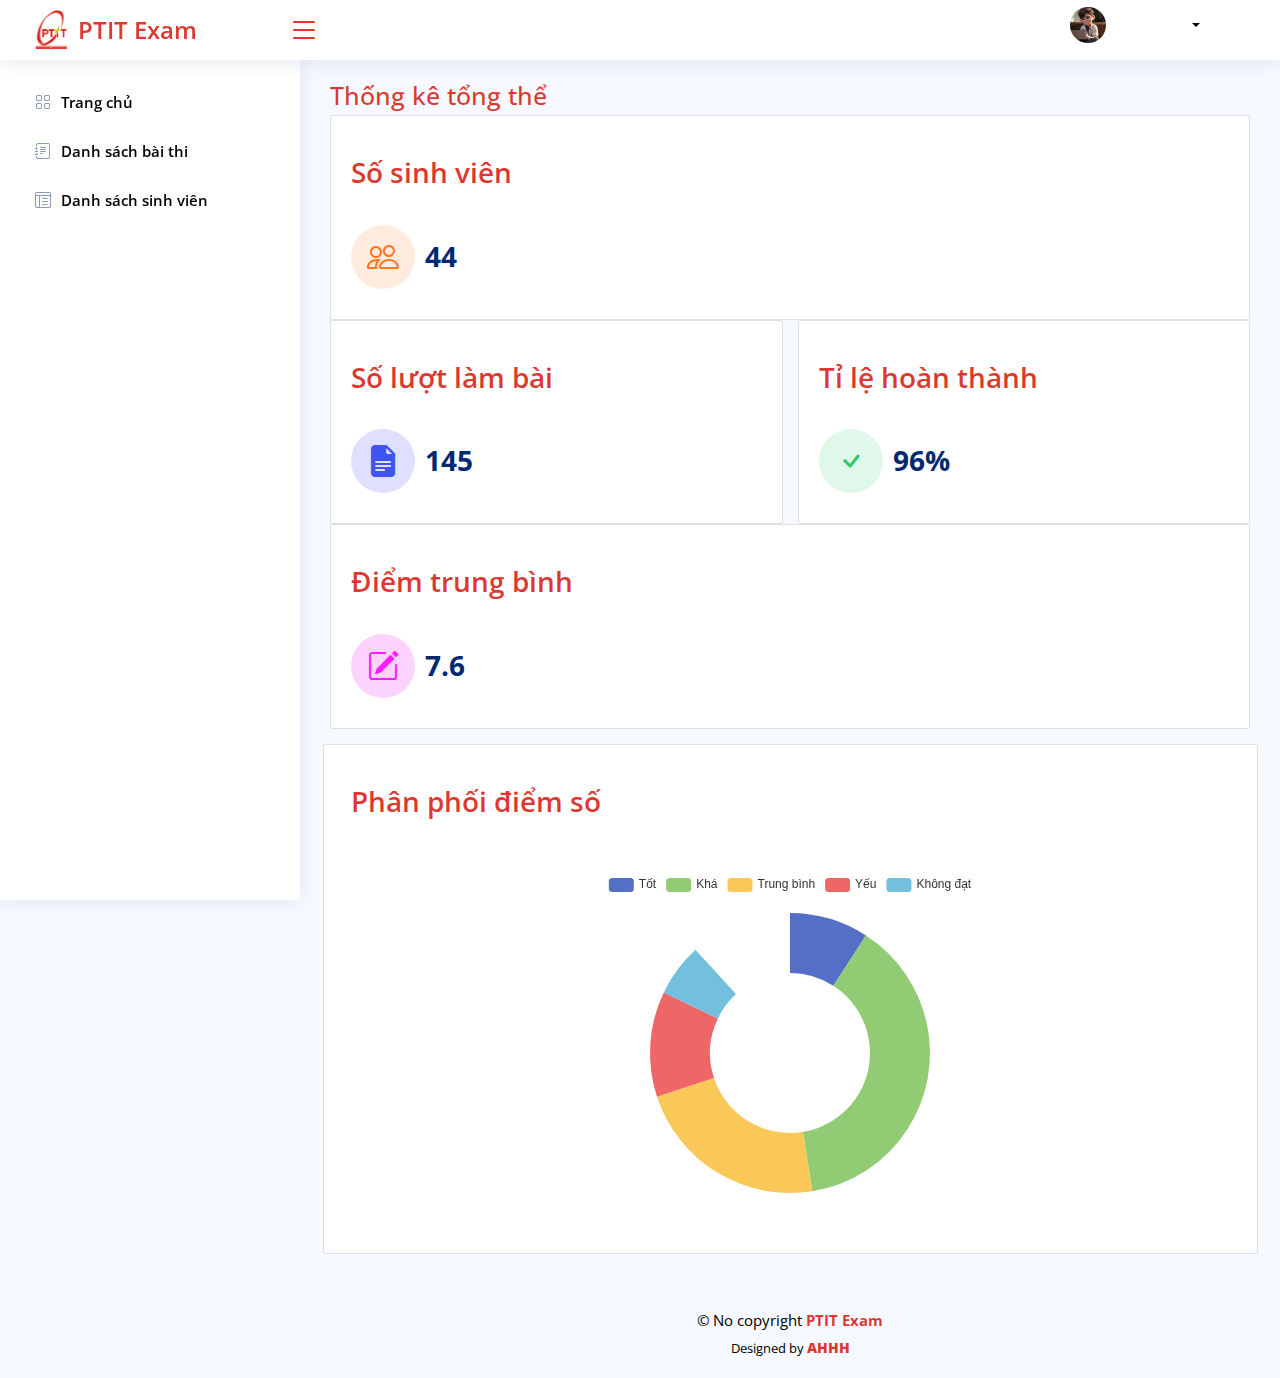
==== commit d64b7ef3: "Fix title page and insert table into modal" ====
--- a/admin-dashboard.html
+++ b/admin-dashboard.html
@@ -6,7 +6,7 @@
       content="width=device-width, initial-scale=1.0"
       name="viewport" />
 
-    <title>PTIT Exam - Home page</title>
+    <title>The Dashboard</title>
     <meta
       content=""
       name="description" />
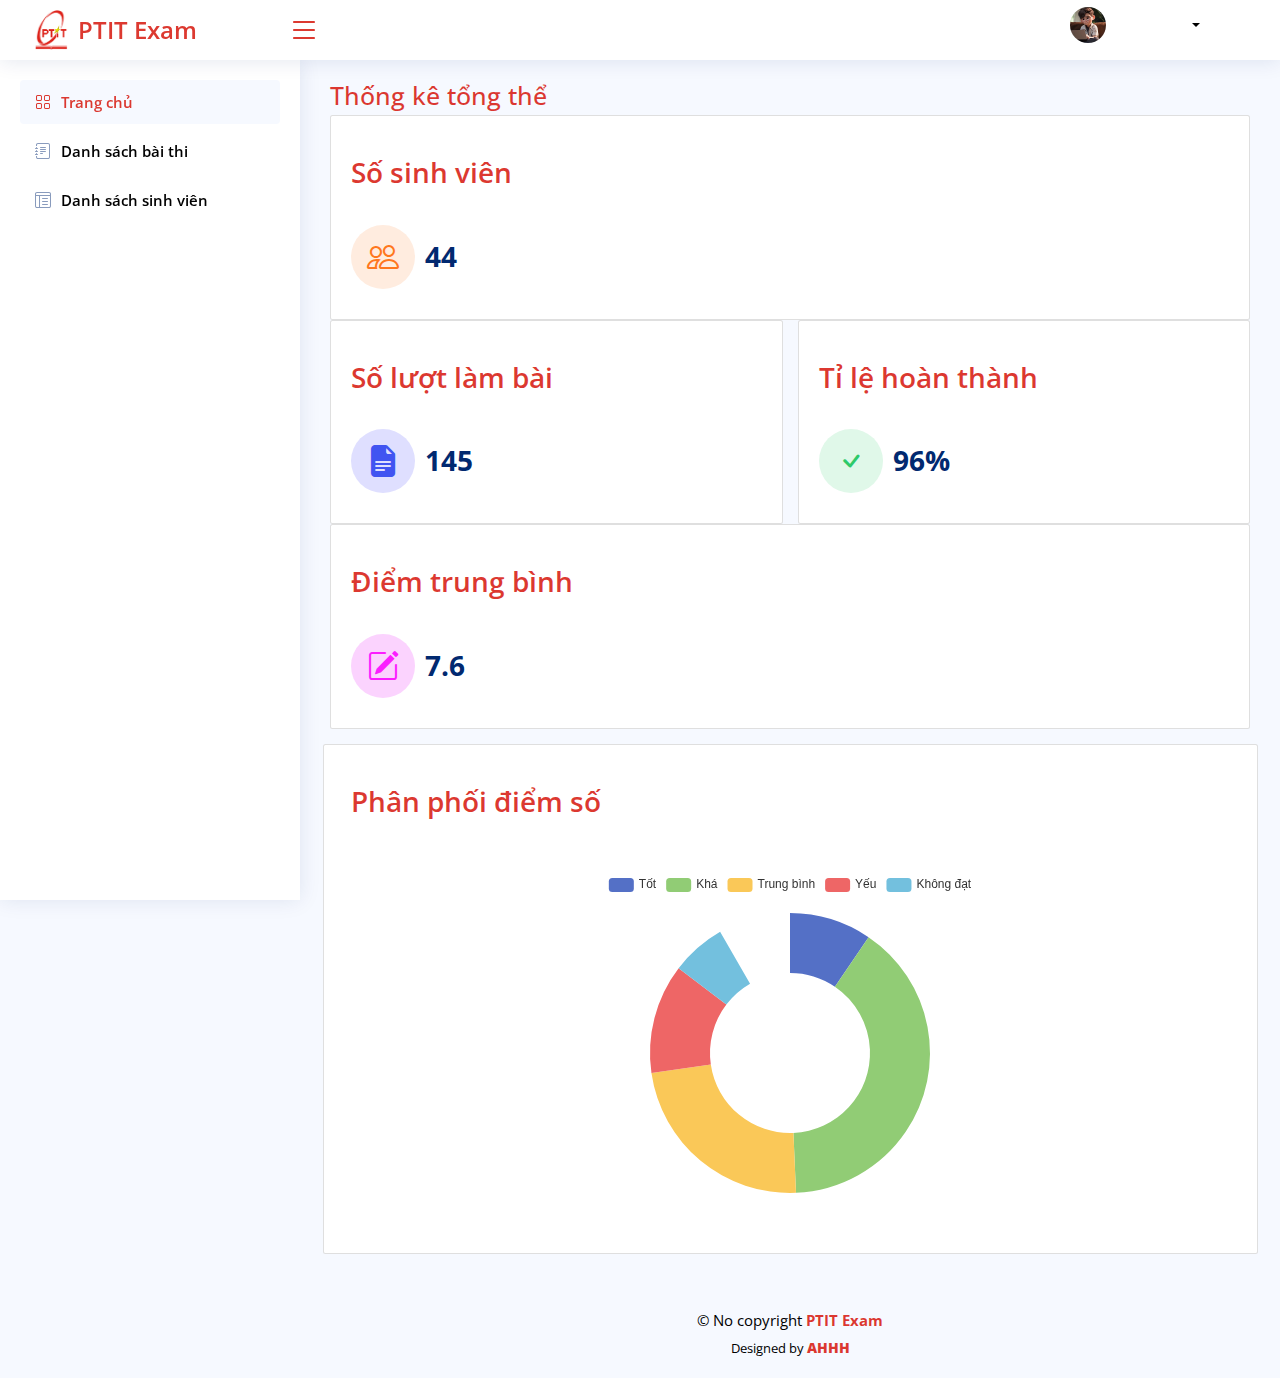
==== commit fe03997f: "Rsult page" ====
--- a/admin-dashboard.html
+++ b/admin-dashboard.html
@@ -136,7 +136,7 @@
           <a
             class="nav-link"
             href="admin-dashboard.html"
-            title="index">
+            title="admin-dashboard">
             <i class="bi bi-grid"></i>
             <span>Trang chủ</span>
           </a>
@@ -145,7 +145,7 @@
           <a
             class="nav-link"
             href="admin-examlist.html"
-            title="">
+            title="admin-examlist">
             <i class="bi bi-journal-text"></i><span>Danh sách bài thi</span>
           </a>
         </li>
@@ -153,7 +153,7 @@
           <a
             class="nav-link"
             href="admin-studentlist.html"
-            title="">
+            title="admin-studentlist">
             <i class="bi bi-layout-text-window-reverse"></i
             ><span>Danh sách sinh viên</span>
           </a>
